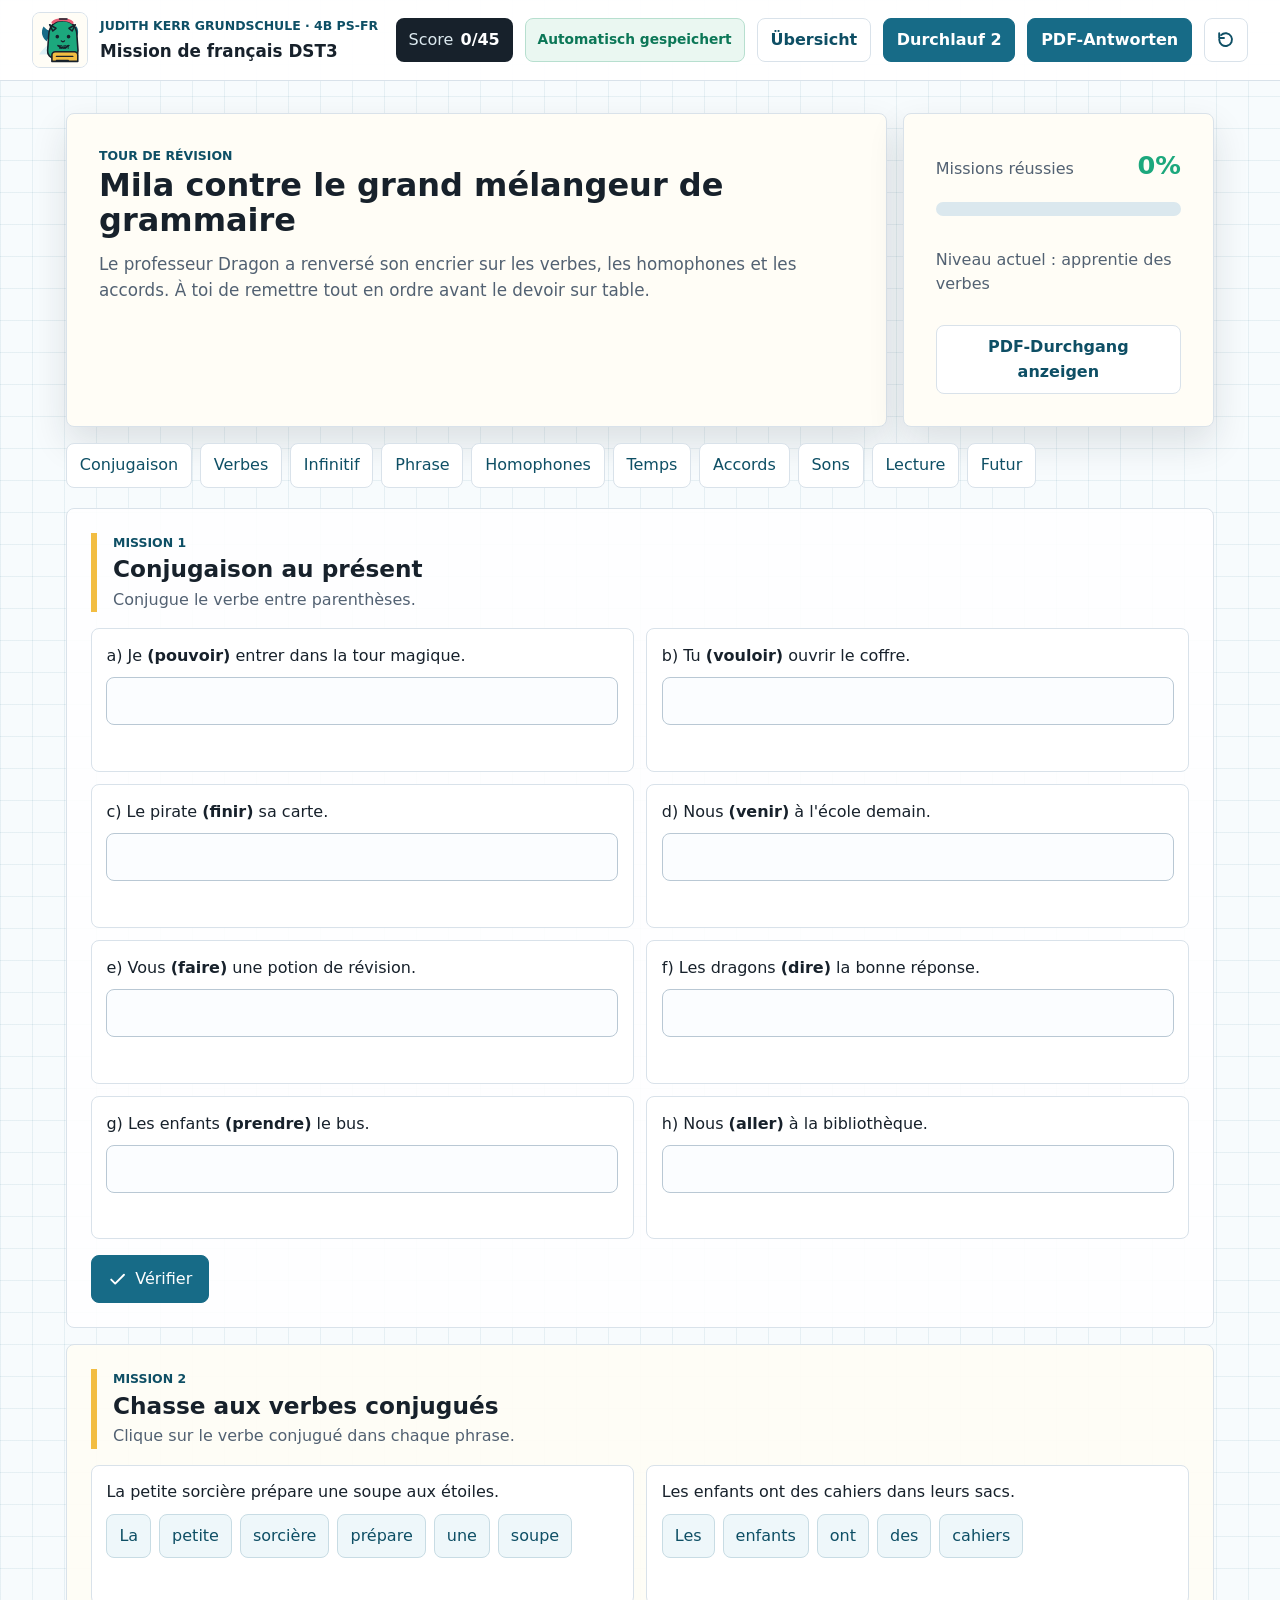
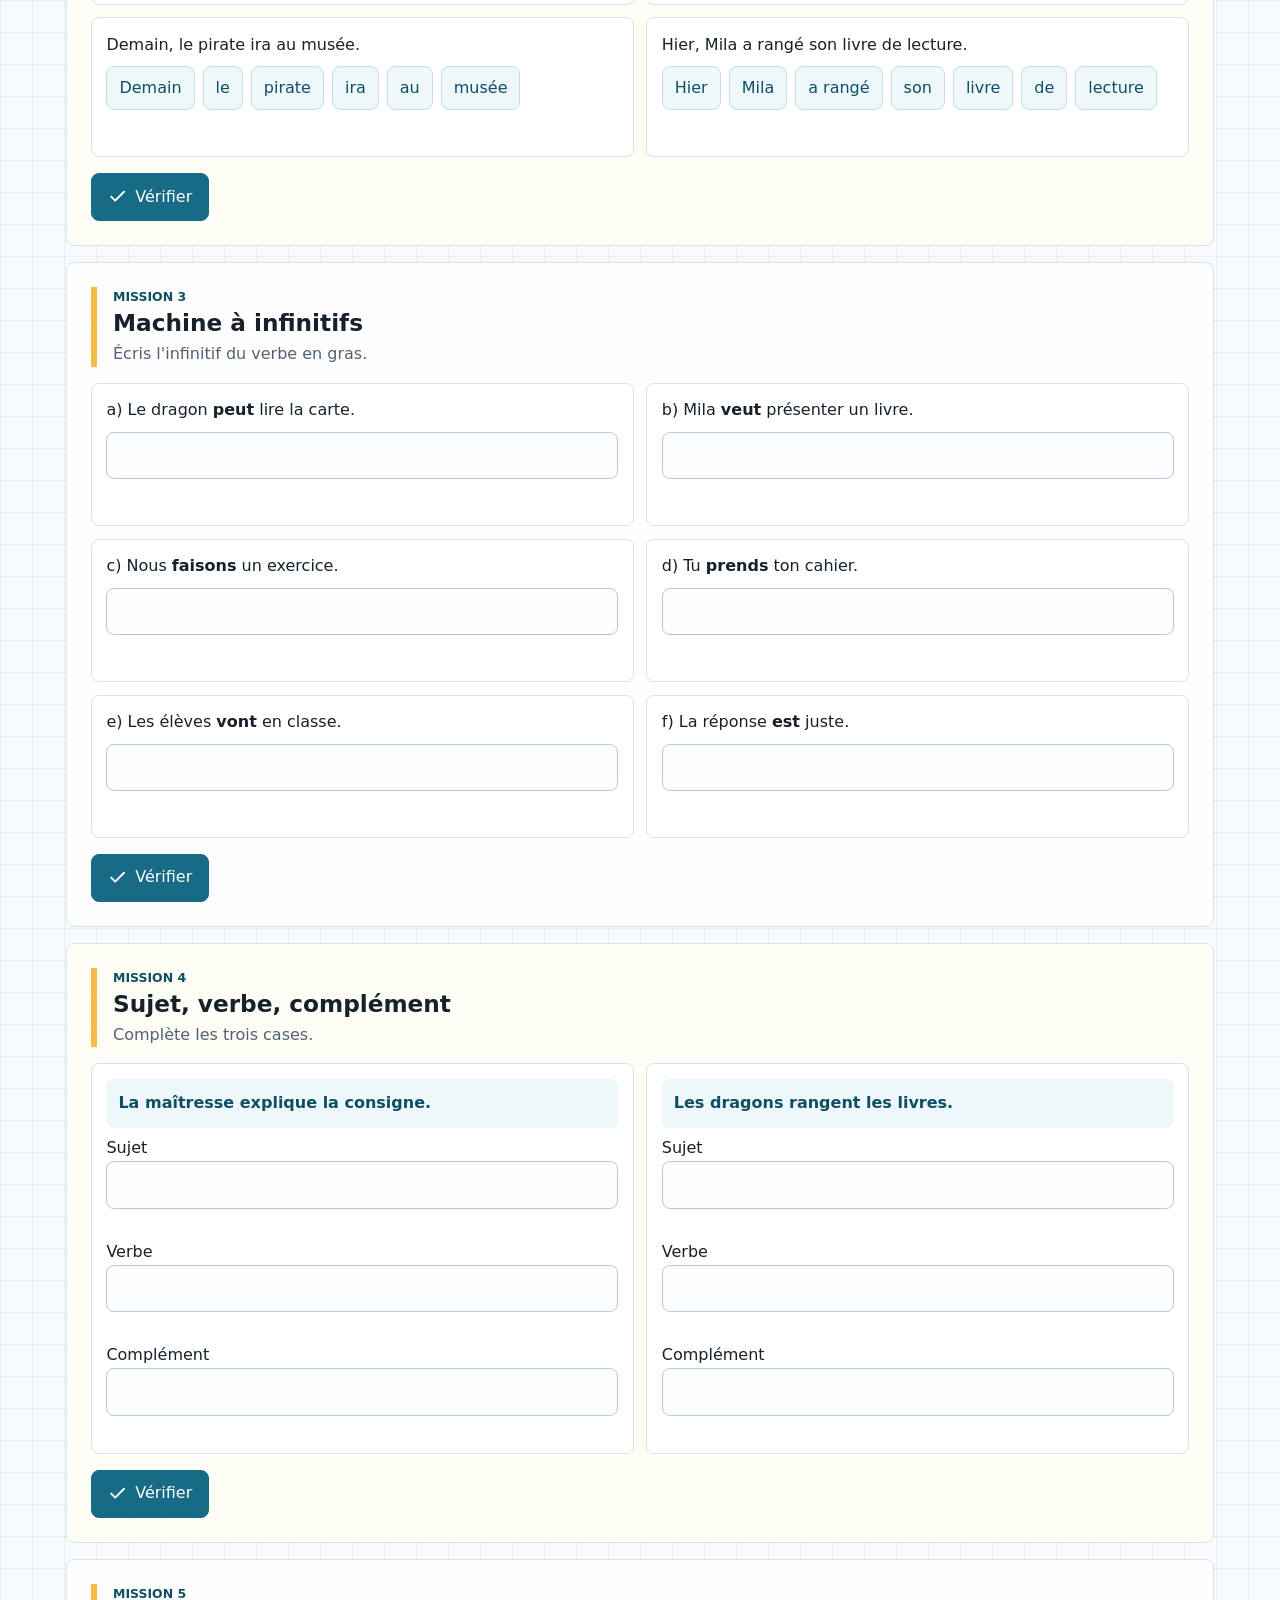
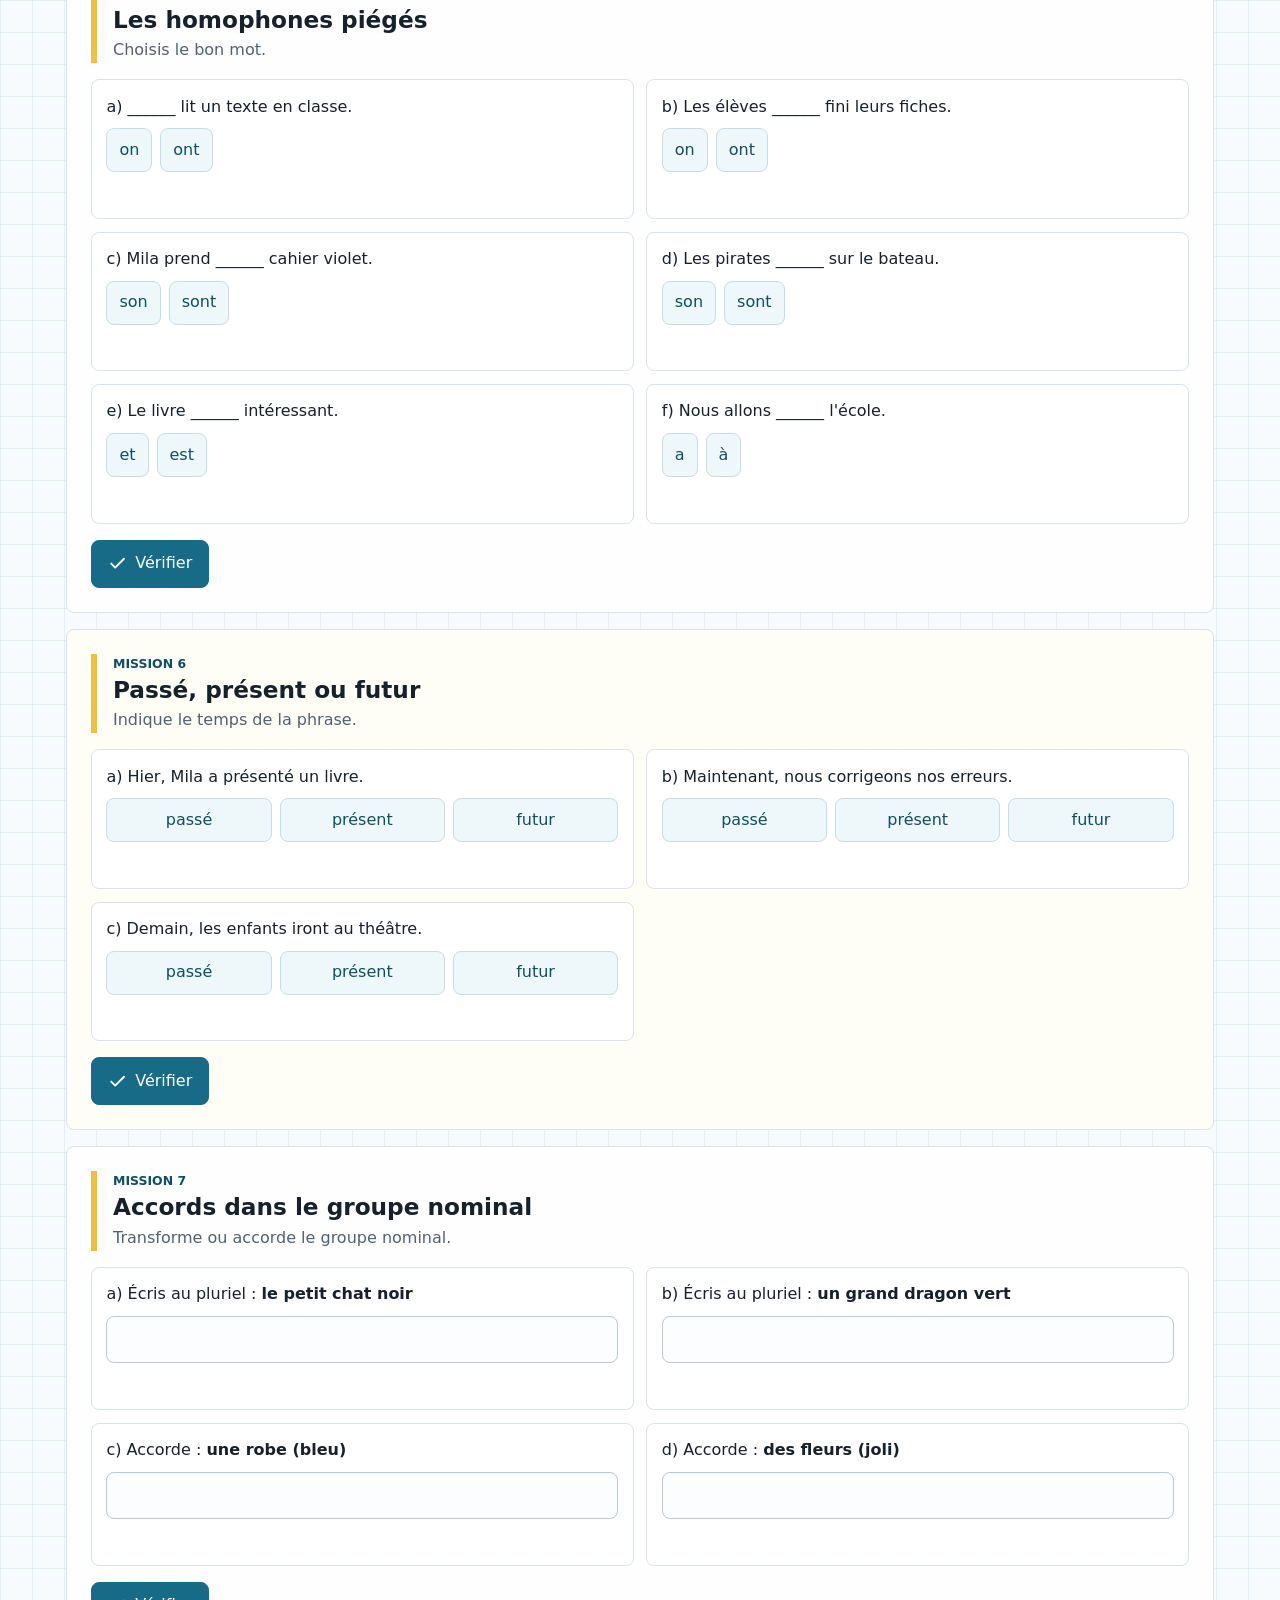
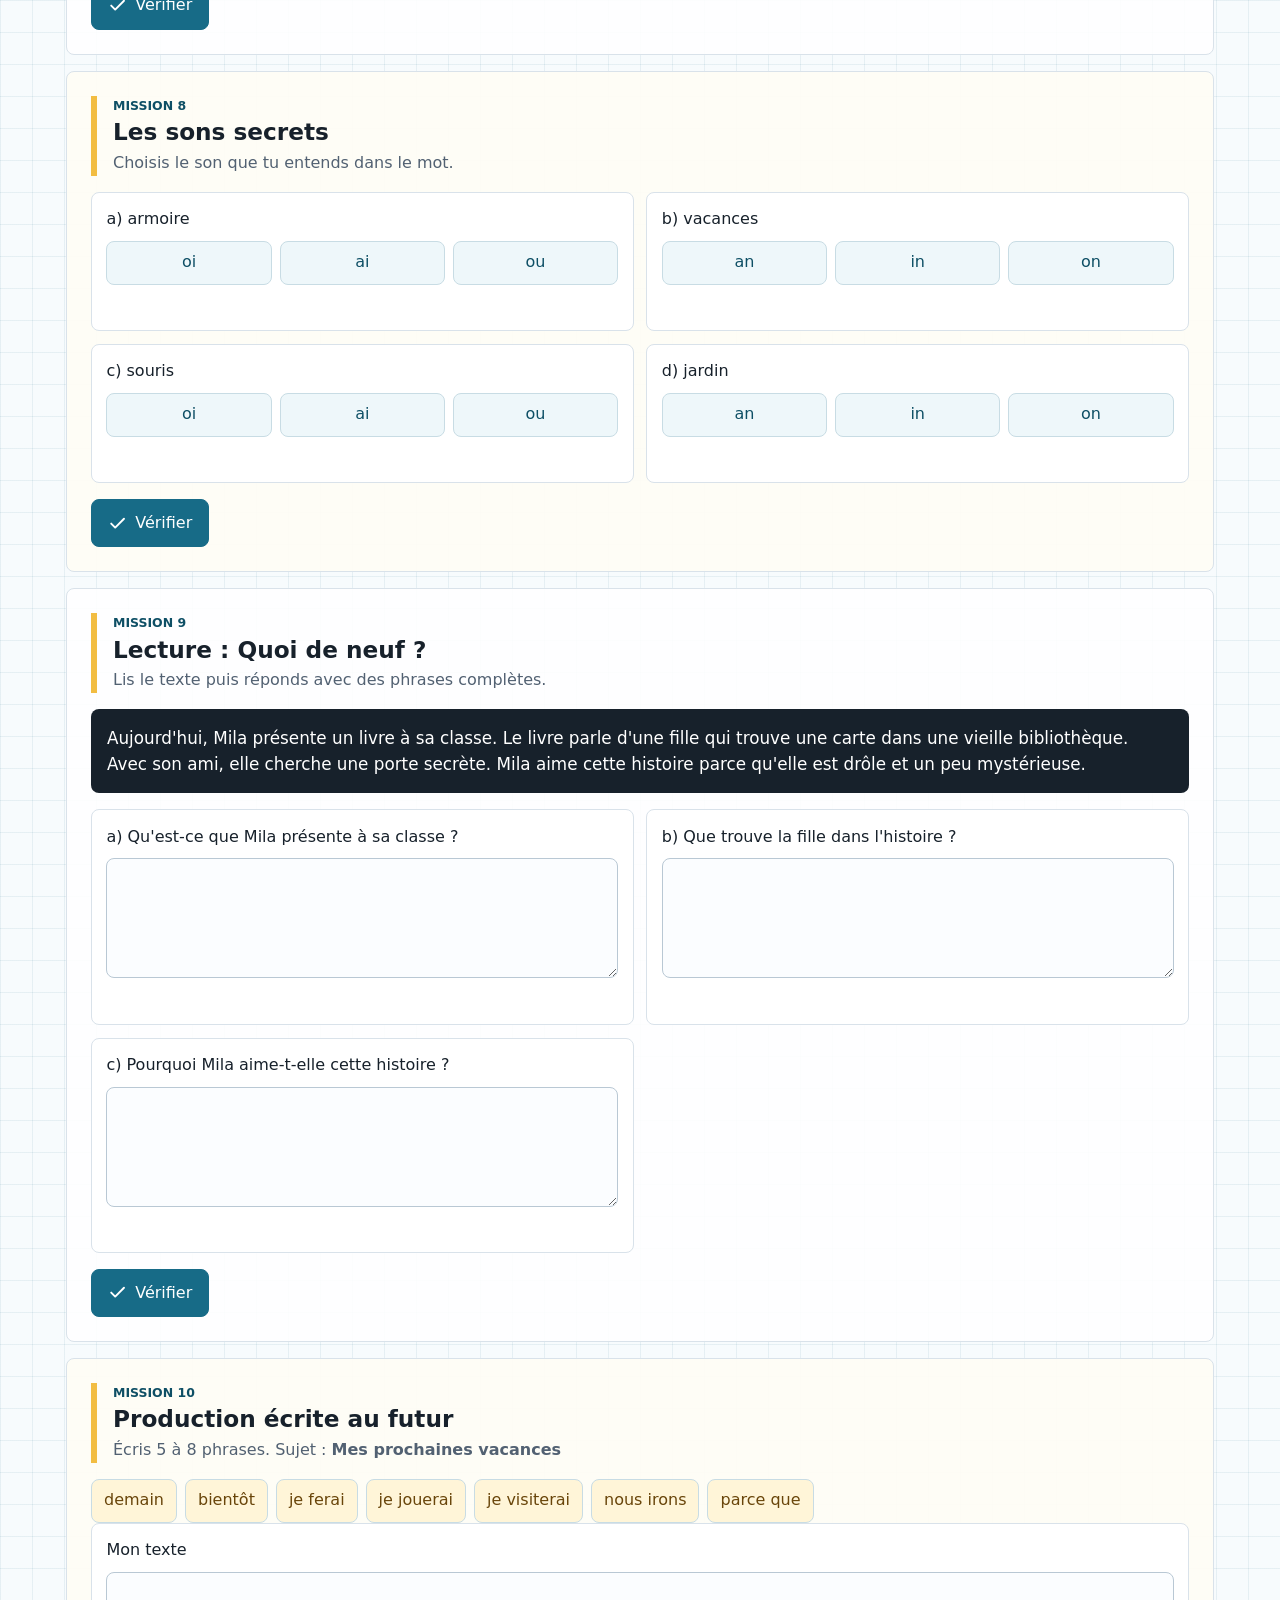
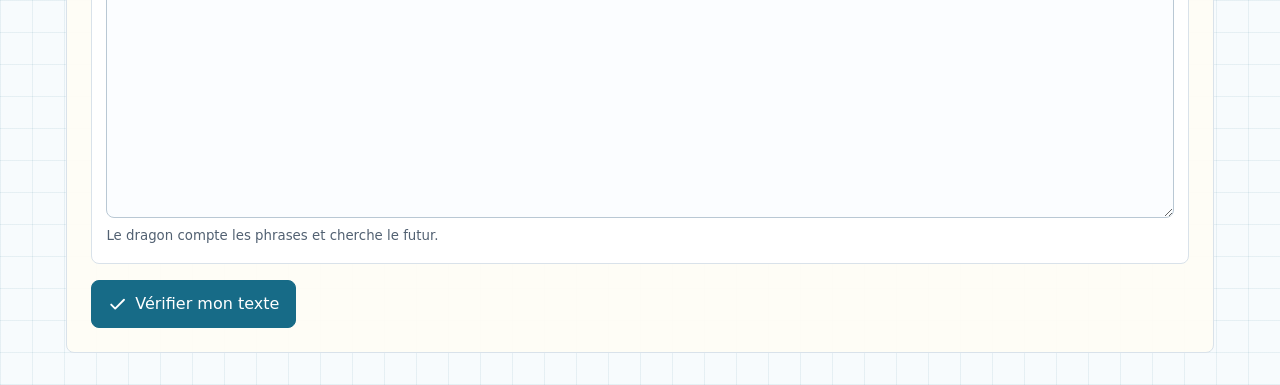
==== site/index.html @ df48f5c9 "Add Mila second website practice run" ====
<!doctype html>
<html lang="fr">
  <head>
    <meta charset="utf-8">
    <meta name="viewport" content="width=device-width, initial-scale=1">
    <title>Mila - Mission de français DST3</title>
    <meta name="description" content="Interaktive Französisch-Übungen für Mila zur Vorbereitung auf DST3.">
    <meta name="theme-color" content="#176b87">
    <meta name="apple-mobile-web-app-capable" content="yes">
    <meta name="apple-mobile-web-app-title" content="Français DST3">
    <meta name="apple-mobile-web-app-status-bar-style" content="default">
    <link rel="manifest" href="manifest.webmanifest">
    <link rel="icon" href="assets/dragon-academy.svg" type="image/svg+xml">
    <link rel="stylesheet" href="styles.css?v=20260531-pdf-visible">
  </head>
  <body>
    <a class="skip-link" href="#main">Aller aux exercices</a>

    <header class="topbar">
      <div class="brand">
        <img src="assets/dragon-academy.svg" width="56" height="56" alt="Petit dragon professeur avec un cahier de français">
        <div>
          <p class="eyebrow">Judith Kerr Grundschule · 4B PS-FR</p>
          <p class="brand-title">Mission de français DST3</p>
        </div>
      </div>

      <div class="top-actions">
        <div class="score-pill" aria-live="polite">
          <span>Score</span>
          <strong><span id="score">0</span>/<span id="total">45</span></strong>
        </div>
        <div class="save-status" id="saveStatus" aria-live="polite">Automatisch gespeichert</div>
        <a class="nav-link" href="uebersicht.html">Übersicht</a>
        <a class="nav-link top-pdf-run-button" href="durchlauf-2.html">Durchlauf 2</a>
        <button class="nav-link top-pdf-run-button" type="button" data-load-pdf-run>PDF-Antworten</button>
        <button class="icon-button" id="resetBtn" type="button" aria-label="Recommencer toutes les missions">
          <svg aria-hidden="true" viewBox="0 0 24 24">
            <path d="M4 12a8 8 0 1 0 2.34-5.66"/>
            <path d="M4 4v6h6"/>
          </svg>
        </button>
      </div>
    </header>

    <main id="main">
      <section class="intro-band" aria-labelledby="intro-title">
        <div class="intro-copy">
          <p class="eyebrow">Tour de révision</p>
          <h1 id="intro-title">Mila contre le grand mélangeur de grammaire</h1>
          <p>
            Le professeur Dragon a renversé son encrier sur les verbes, les
            homophones et les accords. À toi de remettre tout en ordre avant le
            devoir sur table.
          </p>
        </div>

        <div class="mission-meter" aria-label="Progression">
          <div>
            <span>Missions réussies</span>
            <strong id="progressLabel">0%</strong>
          </div>
          <div class="progress-track">
            <div class="progress-fill" id="progressFill"></div>
          </div>
          <p id="rankLabel">Niveau actuel : apprentie des verbes</p>
          <button class="nav-link restore-run-button" type="button" data-load-pdf-run>PDF-Durchgang anzeigen</button>
        </div>
      </section>

      <nav class="mission-nav" aria-label="Missions">
        <button type="button" data-jump="#conjugaison">Conjugaison</button>
        <button type="button" data-jump="#verbes">Verbes</button>
        <button type="button" data-jump="#infinitif">Infinitif</button>
        <button type="button" data-jump="#phrase">Phrase</button>
        <button type="button" data-jump="#homophones">Homophones</button>
        <button type="button" data-jump="#temps">Temps</button>
        <button type="button" data-jump="#accords">Accords</button>
        <button type="button" data-jump="#sons">Sons</button>
        <button type="button" data-jump="#lecture">Lecture</button>
        <button type="button" data-jump="#ecriture">Futur</button>
      </nav>

      <section class="mission-band" id="conjugaison" aria-labelledby="conjugaison-title">
        <div class="section-heading">
          <p class="eyebrow">Mission 1</p>
          <h2 id="conjugaison-title">Conjugaison au présent</h2>
          <p>Conjugue le verbe entre parenthèses.</p>
        </div>

        <div class="exercise-grid">
          <label class="exercise" data-task data-answer="peux">
            <span>a) Je <strong>(pouvoir)</strong> entrer dans la tour magique.</span>
            <input type="text" autocomplete="off" aria-label="Réponse a">
            <small class="feedback" aria-live="polite"></small>
          </label>

          <label class="exercise" data-task data-answer="veux">
            <span>b) Tu <strong>(vouloir)</strong> ouvrir le coffre.</span>
            <input type="text" autocomplete="off" aria-label="Réponse b">
            <small class="feedback" aria-live="polite"></small>
          </label>

          <label class="exercise" data-task data-answer="finit">
            <span>c) Le pirate <strong>(finir)</strong> sa carte.</span>
            <input type="text" autocomplete="off" aria-label="Réponse c">
            <small class="feedback" aria-live="polite"></small>
          </label>

          <label class="exercise" data-task data-answer="venons">
            <span>d) Nous <strong>(venir)</strong> à l'école demain.</span>
            <input type="text" autocomplete="off" aria-label="Réponse d">
            <small class="feedback" aria-live="polite"></small>
          </label>

          <label class="exercise" data-task data-answer="faites">
            <span>e) Vous <strong>(faire)</strong> une potion de révision.</span>
            <input type="text" autocomplete="off" aria-label="Réponse e">
            <small class="feedback" aria-live="polite"></small>
          </label>

          <label class="exercise" data-task data-answer="disent">
            <span>f) Les dragons <strong>(dire)</strong> la bonne réponse.</span>
            <input type="text" autocomplete="off" aria-label="Réponse f">
            <small class="feedback" aria-live="polite"></small>
          </label>

          <label class="exercise" data-task data-answer="prennent">
            <span>g) Les enfants <strong>(prendre)</strong> le bus.</span>
            <input type="text" autocomplete="off" aria-label="Réponse g">
            <small class="feedback" aria-live="polite"></small>
          </label>

          <label class="exercise" data-task data-answer="allons">
            <span>h) Nous <strong>(aller)</strong> à la bibliothèque.</span>
            <input type="text" autocomplete="off" aria-label="Réponse h">
            <small class="feedback" aria-live="polite"></small>
          </label>
        </div>

        <button class="check-button" type="button" data-check="#conjugaison">
          <svg aria-hidden="true" viewBox="0 0 24 24">
            <path d="m20 6-11 11-5-5"/>
          </svg>
          Vérifier
        </button>
      </section>

      <section class="mission-band alt" id="verbes" aria-labelledby="verbes-title">
        <div class="section-heading">
          <p class="eyebrow">Mission 2</p>
          <h2 id="verbes-title">Chasse aux verbes conjugués</h2>
          <p>Clique sur le verbe conjugué dans chaque phrase.</p>
        </div>

        <div class="exercise-grid compact">
          <article class="exercise word-pick" data-task data-answer="prépare">
            <p>La petite sorcière prépare une soupe aux étoiles.</p>
            <div class="word-row" aria-label="Choix de mots">
              <button type="button">La</button>
              <button type="button">petite</button>
              <button type="button">sorcière</button>
              <button type="button">prépare</button>
              <button type="button">une</button>
              <button type="button">soupe</button>
            </div>
            <small class="feedback" aria-live="polite"></small>
          </article>

          <article class="exercise word-pick" data-task data-answer="ont">
            <p>Les enfants ont des cahiers dans leurs sacs.</p>
            <div class="word-row" aria-label="Choix de mots">
              <button type="button">Les</button>
              <button type="button">enfants</button>
              <button type="button">ont</button>
              <button type="button">des</button>
              <button type="button">cahiers</button>
            </div>
            <small class="feedback" aria-live="polite"></small>
          </article>

          <article class="exercise word-pick" data-task data-answer="ira">
            <p>Demain, le pirate ira au musée.</p>
            <div class="word-row" aria-label="Choix de mots">
              <button type="button">Demain</button>
              <button type="button">le</button>
              <button type="button">pirate</button>
              <button type="button">ira</button>
              <button type="button">au</button>
              <button type="button">musée</button>
            </div>
            <small class="feedback" aria-live="polite"></small>
          </article>

          <article class="exercise word-pick" data-task data-answer="a rangé">
            <p>Hier, Mila a rangé son livre de lecture.</p>
            <div class="word-row" aria-label="Choix de mots">
              <button type="button">Hier</button>
              <button type="button">Mila</button>
              <button type="button">a rangé</button>
              <button type="button">son</button>
              <button type="button">livre</button>
              <button type="button">de</button>
              <button type="button">lecture</button>
            </div>
            <small class="feedback" aria-live="polite"></small>
          </article>
        </div>

        <button class="check-button" type="button" data-check="#verbes">
          <svg aria-hidden="true" viewBox="0 0 24 24">
            <path d="m20 6-11 11-5-5"/>
          </svg>
          Vérifier
        </button>
      </section>

      <section class="mission-band" id="infinitif" aria-labelledby="infinitif-title">
        <div class="section-heading">
          <p class="eyebrow">Mission 3</p>
          <h2 id="infinitif-title">Machine à infinitifs</h2>
          <p>Écris l'infinitif du verbe en gras.</p>
        </div>

        <div class="exercise-grid">
          <label class="exercise" data-task data-answer="pouvoir">
            <span>a) Le dragon <strong>peut</strong> lire la carte.</span>
            <input type="text" autocomplete="off" aria-label="Infinitif a">
            <small class="feedback" aria-live="polite"></small>
          </label>

          <label class="exercise" data-task data-answer="vouloir">
            <span>b) Mila <strong>veut</strong> présenter un livre.</span>
            <input type="text" autocomplete="off" aria-label="Infinitif b">
            <small class="feedback" aria-live="polite"></small>
          </label>

          <label class="exercise" data-task data-answer="faire">
            <span>c) Nous <strong>faisons</strong> un exercice.</span>
            <input type="text" autocomplete="off" aria-label="Infinitif c">
            <small class="feedback" aria-live="polite"></small>
          </label>

          <label class="exercise" data-task data-answer="prendre">
            <span>d) Tu <strong>prends</strong> ton cahier.</span>
            <input type="text" autocomplete="off" aria-label="Infinitif d">
            <small class="feedback" aria-live="polite"></small>
          </label>

          <label class="exercise" data-task data-answer="aller">
            <span>e) Les élèves <strong>vont</strong> en classe.</span>
            <input type="text" autocomplete="off" aria-label="Infinitif e">
            <small class="feedback" aria-live="polite"></small>
          </label>

          <label class="exercise" data-task data-answer="être">
            <span>f) La réponse <strong>est</strong> juste.</span>
            <input type="text" autocomplete="off" aria-label="Infinitif f">
            <small class="feedback" aria-live="polite"></small>
          </label>
        </div>

        <button class="check-button" type="button" data-check="#infinitif">
          <svg aria-hidden="true" viewBox="0 0 24 24">
            <path d="m20 6-11 11-5-5"/>
          </svg>
          Vérifier
        </button>
      </section>

      <section class="mission-band alt" id="phrase" aria-labelledby="phrase-title">
        <div class="section-heading">
          <p class="eyebrow">Mission 4</p>
          <h2 id="phrase-title">Sujet, verbe, complément</h2>
          <p>Complète les trois cases.</p>
        </div>

        <div class="sentence-lab">
          <article class="sentence-card">
            <p class="sentence">La maîtresse explique la consigne.</p>
            <label data-task data-answer="La maîtresse|La maitresse">
              Sujet
              <input type="text" autocomplete="off">
              <small class="feedback" aria-live="polite"></small>
            </label>
            <label data-task data-answer="explique">
              Verbe
              <input type="text" autocomplete="off">
              <small class="feedback" aria-live="polite"></small>
            </label>
            <label data-task data-answer="la consigne">
              Complément
              <input type="text" autocomplete="off">
              <small class="feedback" aria-live="polite"></small>
            </label>
          </article>

          <article class="sentence-card">
            <p class="sentence">Les dragons rangent les livres.</p>
            <label data-task data-answer="Les dragons">
              Sujet
              <input type="text" autocomplete="off">
              <small class="feedback" aria-live="polite"></small>
            </label>
            <label data-task data-answer="rangent">
              Verbe
              <input type="text" autocomplete="off">
              <small class="feedback" aria-live="polite"></small>
            </label>
            <label data-task data-answer="les livres">
              Complément
              <input type="text" autocomplete="off">
              <small class="feedback" aria-live="polite"></small>
            </label>
          </article>
        </div>

        <button class="check-button" type="button" data-check="#phrase">
          <svg aria-hidden="true" viewBox="0 0 24 24">
            <path d="m20 6-11 11-5-5"/>
          </svg>
          Vérifier
        </button>
      </section>

      <section class="mission-band" id="homophones" aria-labelledby="homophones-title">
        <div class="section-heading">
          <p class="eyebrow">Mission 5</p>
          <h2 id="homophones-title">Les homophones piégés</h2>
          <p>Choisis le bon mot.</p>
        </div>

        <div class="exercise-grid compact">
          <article class="exercise choice-task" data-task data-answer="on">
            <p>a) ______ lit un texte en classe.</p>
            <div class="choice-row">
              <button type="button" data-value="on">on</button>
              <button type="button" data-value="ont">ont</button>
            </div>
            <small class="feedback" aria-live="polite"></small>
          </article>

          <article class="exercise choice-task" data-task data-answer="ont">
            <p>b) Les élèves ______ fini leurs fiches.</p>
            <div class="choice-row">
              <button type="button" data-value="on">on</button>
              <button type="button" data-value="ont">ont</button>
            </div>
            <small class="feedback" aria-live="polite"></small>
          </article>

          <article class="exercise choice-task" data-task data-answer="son">
            <p>c) Mila prend ______ cahier violet.</p>
            <div class="choice-row">
              <button type="button" data-value="son">son</button>
              <button type="button" data-value="sont">sont</button>
            </div>
            <small class="feedback" aria-live="polite"></small>
          </article>

          <article class="exercise choice-task" data-task data-answer="sont">
            <p>d) Les pirates ______ sur le bateau.</p>
            <div class="choice-row">
              <button type="button" data-value="son">son</button>
              <button type="button" data-value="sont">sont</button>
            </div>
            <small class="feedback" aria-live="polite"></small>
          </article>

          <article class="exercise choice-task" data-task data-answer="est">
            <p>e) Le livre ______ intéressant.</p>
            <div class="choice-row">
              <button type="button" data-value="et">et</button>
              <button type="button" data-value="est">est</button>
            </div>
            <small class="feedback" aria-live="polite"></small>
          </article>

          <article class="exercise choice-task" data-task data-answer="à">
            <p>f) Nous allons ______ l'école.</p>
            <div class="choice-row">
              <button type="button" data-value="a">a</button>
              <button type="button" data-value="à">à</button>
            </div>
            <small class="feedback" aria-live="polite"></small>
          </article>
        </div>

        <button class="check-button" type="button" data-check="#homophones">
          <svg aria-hidden="true" viewBox="0 0 24 24">
            <path d="m20 6-11 11-5-5"/>
          </svg>
          Vérifier
        </button>
      </section>

      <section class="mission-band alt" id="temps" aria-labelledby="temps-title">
        <div class="section-heading">
          <p class="eyebrow">Mission 6</p>
          <h2 id="temps-title">Passé, présent ou futur</h2>
          <p>Indique le temps de la phrase.</p>
        </div>

        <div class="exercise-grid compact">
          <article class="exercise choice-task" data-task data-answer="passé">
            <p>a) Hier, Mila a présenté un livre.</p>
            <div class="choice-row triple">
              <button type="button" data-value="passé">passé</button>
              <button type="button" data-value="présent">présent</button>
              <button type="button" data-value="futur">futur</button>
            </div>
            <small class="feedback" aria-live="polite"></small>
          </article>

          <article class="exercise choice-task" data-task data-answer="présent">
            <p>b) Maintenant, nous corrigeons nos erreurs.</p>
            <div class="choice-row triple">
              <button type="button" data-value="passé">passé</button>
              <button type="button" data-value="présent">présent</button>
              <button type="button" data-value="futur">futur</button>
            </div>
            <small class="feedback" aria-live="polite"></small>
          </article>

          <article class="exercise choice-task" data-task data-answer="futur">
            <p>c) Demain, les enfants iront au théâtre.</p>
            <div class="choice-row triple">
              <button type="button" data-value="passé">passé</button>
              <button type="button" data-value="présent">présent</button>
              <button type="button" data-value="futur">futur</button>
            </div>
            <small class="feedback" aria-live="polite"></small>
          </article>
        </div>

        <button class="check-button" type="button" data-check="#temps">
          <svg aria-hidden="true" viewBox="0 0 24 24">
            <path d="m20 6-11 11-5-5"/>
          </svg>
          Vérifier
        </button>
      </section>

      <section class="mission-band" id="accords" aria-labelledby="accords-title">
        <div class="section-heading">
          <p class="eyebrow">Mission 7</p>
          <h2 id="accords-title">Accords dans le groupe nominal</h2>
          <p>Transforme ou accorde le groupe nominal.</p>
        </div>

        <div class="exercise-grid">
          <label class="exercise" data-task data-answer="les petits chats noirs">
            <span>a) Écris au pluriel : <strong>le petit chat noir</strong></span>
            <input type="text" autocomplete="off">
            <small class="feedback" aria-live="polite"></small>
          </label>

          <label class="exercise" data-task data-answer="des grands dragons verts">
            <span>b) Écris au pluriel : <strong>un grand dragon vert</strong></span>
            <input type="text" autocomplete="off">
            <small class="feedback" aria-live="polite"></small>
          </label>

          <label class="exercise" data-task data-answer="une robe bleue">
            <span>c) Accorde : <strong>une robe (bleu)</strong></span>
            <input type="text" autocomplete="off">
            <small class="feedback" aria-live="polite"></small>
          </label>

          <label class="exercise" data-task data-answer="des jolies fleurs">
            <span>d) Accorde : <strong>des fleurs (joli)</strong></span>
            <input type="text" autocomplete="off">
            <small class="feedback" aria-live="polite"></small>
          </label>
        </div>

        <button class="check-button" type="button" data-check="#accords">
          <svg aria-hidden="true" viewBox="0 0 24 24">
            <path d="m20 6-11 11-5-5"/>
          </svg>
          Vérifier
        </button>
      </section>

      <section class="mission-band alt" id="sons" aria-labelledby="sons-title">
        <div class="section-heading">
          <p class="eyebrow">Mission 8</p>
          <h2 id="sons-title">Les sons secrets</h2>
          <p>Choisis le son que tu entends dans le mot.</p>
        </div>

        <div class="exercise-grid compact">
          <article class="exercise choice-task" data-task data-answer="oi">
            <p>a) armoire</p>
            <div class="choice-row triple">
              <button type="button" data-value="oi">oi</button>
              <button type="button" data-value="ai">ai</button>
              <button type="button" data-value="ou">ou</button>
            </div>
            <small class="feedback" aria-live="polite"></small>
          </article>

          <article class="exercise choice-task" data-task data-answer="an">
            <p>b) vacances</p>
            <div class="choice-row triple">
              <button type="button" data-value="an">an</button>
              <button type="button" data-value="in">in</button>
              <button type="button" data-value="on">on</button>
            </div>
            <small class="feedback" aria-live="polite"></small>
          </article>

          <article class="exercise choice-task" data-task data-answer="ou">
            <p>c) souris</p>
            <div class="choice-row triple">
              <button type="button" data-value="oi">oi</button>
              <button type="button" data-value="ai">ai</button>
              <button type="button" data-value="ou">ou</button>
            </div>
            <small class="feedback" aria-live="polite"></small>
          </article>

          <article class="exercise choice-task" data-task data-answer="in">
            <p>d) jardin</p>
            <div class="choice-row triple">
              <button type="button" data-value="an">an</button>
              <button type="button" data-value="in">in</button>
              <button type="button" data-value="on">on</button>
            </div>
            <small class="feedback" aria-live="polite"></small>
          </article>
        </div>

        <button class="check-button" type="button" data-check="#sons">
          <svg aria-hidden="true" viewBox="0 0 24 24">
            <path d="m20 6-11 11-5-5"/>
          </svg>
          Vérifier
        </button>
      </section>

      <section class="mission-band" id="lecture" aria-labelledby="lecture-title">
        <div class="section-heading">
          <p class="eyebrow">Mission 9</p>
          <h2 id="lecture-title">Lecture : Quoi de neuf ?</h2>
          <p>Lis le texte puis réponds avec des phrases complètes.</p>
        </div>

        <blockquote class="reading">
          Aujourd'hui, Mila présente un livre à sa classe. Le livre parle d'une
          fille qui trouve une carte dans une vieille bibliothèque. Avec son ami,
          elle cherche une porte secrète. Mila aime cette histoire parce qu'elle
          est drôle et un peu mystérieuse.
        </blockquote>

        <div class="writing-grid">
          <label class="long-answer" data-task data-keywords="livre,classe">
            a) Qu'est-ce que Mila présente à sa classe ?
            <textarea rows="3"></textarea>
            <small class="feedback" aria-live="polite"></small>
          </label>

          <label class="long-answer" data-task data-keywords="carte,bibliothèque|bibliotheque">
            b) Que trouve la fille dans l'histoire ?
            <textarea rows="3"></textarea>
            <small class="feedback" aria-live="polite"></small>
          </label>

          <label class="long-answer" data-task data-keywords="parce que|car,drôle|drole,mystérieuse|mysterieuse">
            c) Pourquoi Mila aime-t-elle cette histoire ?
            <textarea rows="3"></textarea>
            <small class="feedback" aria-live="polite"></small>
          </label>
        </div>

        <button class="check-button" type="button" data-check="#lecture">
          <svg aria-hidden="true" viewBox="0 0 24 24">
            <path d="m20 6-11 11-5-5"/>
          </svg>
          Vérifier
        </button>
      </section>

      <section class="mission-band alt" id="ecriture" aria-labelledby="ecriture-title">
        <div class="section-heading">
          <p class="eyebrow">Mission 10</p>
          <h2 id="ecriture-title">Production écrite au futur</h2>
          <p>Écris 5 à 8 phrases. Sujet : <strong>Mes prochaines vacances</strong></p>
        </div>

        <div class="word-bank" aria-label="Mots utiles">
          <span>demain</span>
          <span>bientôt</span>
          <span>je ferai</span>
          <span>je jouerai</span>
          <span>je visiterai</span>
          <span>nous irons</span>
          <span>parce que</span>
        </div>

        <label class="future-writing" data-writing-task>
          Mon texte
          <textarea id="futureText" rows="9" aria-describedby="futureHelp"></textarea>
          <small id="futureHelp" class="feedback" aria-live="polite">Le dragon compte les phrases et cherche le futur.</small>
        </label>

        <button class="check-button" id="checkWritingBtn" type="button">
          <svg aria-hidden="true" viewBox="0 0 24 24">
            <path d="m20 6-11 11-5-5"/>
          </svg>
          Vérifier mon texte
        </button>
      </section>
    </main>

    <div class="toast" id="toast" role="status" aria-live="polite"></div>

    <script src="app.js?v=20260531-pdf-visible"></script>
  </body>
</html>
---- site/styles.css ----
:root {
  --ink: #17212b;
  --muted: #526172;
  --paper: #fffdf6;
  --surface: #ffffff;
  --line: #d9e2ea;
  --primary: #176b87;
  --primary-strong: #0e4f65;
  --mint: #1ca87d;
  --sun: #f2bd42;
  --coral: #e85d75;
  --violet: #6d5bd0;
  --shadow: 0 16px 36px rgba(23, 33, 43, 0.12);
  color-scheme: light;
  font-family:
    Avenir Next,
    Avenir,
    Inter,
    system-ui,
    -apple-system,
    BlinkMacSystemFont,
    "Segoe UI",
    sans-serif;
}

* {
  box-sizing: border-box;
}

html {
  scroll-behavior: smooth;
}

body {
  margin: 0;
  background:
    linear-gradient(90deg, rgba(23, 107, 135, 0.08) 1px, transparent 1px),
    linear-gradient(rgba(23, 107, 135, 0.08) 1px, transparent 1px),
    #f7fbfd;
  background-size: 32px 32px;
  color: var(--ink);
  font-size: 16px;
  line-height: 1.55;
}

button,
input,
textarea {
  font: inherit;
}

button {
  cursor: pointer;
}

a {
  color: inherit;
}

.skip-link {
  background: var(--ink);
  color: white;
  left: 1rem;
  padding: 0.75rem 1rem;
  position: fixed;
  top: -5rem;
  z-index: 20;
}

.skip-link:focus {
  top: 1rem;
}

.topbar {
  align-items: center;
  background: rgba(255, 255, 255, 0.94);
  border-bottom: 1px solid var(--line);
  display: flex;
  gap: 1rem;
  justify-content: space-between;
  padding: 0.75rem clamp(1rem, 4vw, 2rem);
  position: sticky;
  top: 0;
  z-index: 10;
}

.brand,
.top-actions {
  align-items: center;
  display: flex;
  gap: 0.75rem;
}

.brand img {
  border: 1px solid var(--line);
  border-radius: 8px;
  flex: 0 0 auto;
}

.eyebrow {
  color: var(--primary-strong);
  font-size: 0.78rem;
  font-weight: 800;
  letter-spacing: 0;
  margin: 0 0 0.18rem;
  text-transform: uppercase;
}

.brand-title {
  font-size: 1.05rem;
  font-weight: 800;
  margin: 0;
}

.score-pill {
  align-items: center;
  background: var(--ink);
  border-radius: 8px;
  color: white;
  display: flex;
  gap: 0.45rem;
  min-height: 44px;
  padding: 0.55rem 0.8rem;
}

.score-pill span {
  color: #dce9ef;
}

.score-pill strong span {
  color: white;
}

.save-status {
  background: #eaf7f1;
  border: 1px solid #b7dfcf;
  border-radius: 8px;
  color: #0c7757;
  font-size: 0.86rem;
  font-weight: 700;
  min-height: 44px;
  padding: 0.6rem 0.75rem;
  white-space: nowrap;
}

.nav-link {
  align-items: center;
  background: var(--surface);
  border: 1px solid var(--line);
  border-radius: 8px;
  color: var(--primary-strong);
  display: inline-flex;
  font-weight: 800;
  min-height: 44px;
  padding: 0.55rem 0.8rem;
  text-decoration: none;
}

.top-pdf-run-button {
  background: var(--primary);
  border-color: var(--primary);
  color: white;
}

.icon-button {
  align-items: center;
  background: var(--surface);
  border: 1px solid var(--line);
  border-radius: 8px;
  color: var(--primary-strong);
  display: inline-flex;
  height: 44px;
  justify-content: center;
  width: 44px;
}

.icon-button svg,
.check-button svg {
  fill: none;
  height: 1.2rem;
  stroke: currentColor;
  stroke-linecap: round;
  stroke-linejoin: round;
  stroke-width: 2.4;
  width: 1.2rem;
}

main {
  margin: 0 auto;
  max-width: 1180px;
  padding: 1rem;
}

.intro-band {
  align-items: stretch;
  display: grid;
  gap: 1rem;
  grid-template-columns: minmax(0, 1.45fr) minmax(280px, 0.55fr);
  margin: 1rem 0;
}

.intro-copy,
.mission-meter {
  background: var(--paper);
  border: 1px solid var(--line);
  border-radius: 8px;
  box-shadow: var(--shadow);
  padding: clamp(1rem, 3vw, 2rem);
}

.intro-copy h1 {
  font-size: 2rem;
  line-height: 1.08;
  margin: 0 0 0.85rem;
  max-width: 720px;
}

.intro-copy p:last-child {
  color: var(--muted);
  font-size: 1.05rem;
  margin: 0;
  max-width: 760px;
}

.mission-meter {
  display: flex;
  flex-direction: column;
  justify-content: center;
  min-height: 190px;
}

.mission-meter > div:first-child {
  align-items: baseline;
  display: flex;
  justify-content: space-between;
}

.mission-meter span,
.mission-meter p {
  color: var(--muted);
}

.mission-meter strong {
  color: var(--mint);
  font-size: 1.6rem;
}

.restore-run-button {
  justify-content: center;
  margin-top: 0.75rem;
  width: 100%;
}

.progress-track {
  background: #dbe8ee;
  border-radius: 999px;
  height: 14px;
  margin: 1rem 0;
  overflow: hidden;
}

.progress-fill {
  background: linear-gradient(90deg, var(--mint), var(--sun), var(--coral));
  height: 100%;
  transform-origin: left center;
  transition: width 180ms ease-out;
  width: 0%;
}

.mission-nav {
  display: flex;
  flex-wrap: wrap;
  gap: 0.5rem;
  margin: 1rem 0 1.25rem;
}

.mission-nav button {
  background: var(--surface);
  border: 1px solid var(--line);
  border-radius: 8px;
  color: var(--primary-strong);
  min-height: 44px;
  padding: 0.55rem 0.8rem;
}

.mission-nav button:hover,
.mission-nav button:focus-visible,
.nav-link:hover,
.nav-link:focus-visible,
.icon-button:hover,
.icon-button:focus-visible {
  border-color: var(--primary);
  box-shadow: 0 0 0 3px rgba(23, 107, 135, 0.16);
  outline: 0;
}

.mission-band {
  background: rgba(255, 255, 255, 0.88);
  border: 1px solid var(--line);
  border-radius: 8px;
  margin: 1rem 0;
  padding: clamp(1rem, 3vw, 1.5rem);
}

.mission-band.alt {
  background: rgba(255, 253, 246, 0.94);
}

.section-heading {
  border-left: 6px solid var(--sun);
  margin-bottom: 1rem;
  padding-left: 1rem;
}

.section-heading h2 {
  font-size: 1.45rem;
  line-height: 1.2;
  margin: 0 0 0.3rem;
}

.section-heading p:last-child {
  color: var(--muted);
  margin: 0;
}

.exercise-grid {
  display: grid;
  gap: 0.8rem;
  grid-template-columns: repeat(2, minmax(0, 1fr));
}

.exercise-grid.compact {
  grid-template-columns: repeat(2, minmax(0, 1fr));
}

.exercise,
.sentence-card,
.long-answer,
.future-writing {
  background: var(--surface);
  border: 1px solid var(--line);
  border-radius: 8px;
  display: flex;
  flex-direction: column;
  gap: 0.55rem;
  min-width: 0;
  padding: 0.9rem;
}

.exercise p,
.sentence-card p {
  margin: 0;
}

input,
textarea {
  background: #fbfdff;
  border: 1px solid #b9c8d4;
  border-radius: 8px;
  color: var(--ink);
  min-height: 44px;
  padding: 0.65rem 0.75rem;
  width: 100%;
}

textarea {
  min-height: 120px;
  resize: vertical;
}

input:focus,
textarea:focus {
  border-color: var(--primary);
  box-shadow: 0 0 0 3px rgba(23, 107, 135, 0.16);
  outline: 0;
}

.word-row,
.choice-row,
.word-bank {
  display: flex;
  flex-wrap: wrap;
  gap: 0.5rem;
}

.word-row button,
.choice-row button,
.word-bank span {
  align-items: center;
  background: #eef7fa;
  border: 1px solid #c8dce4;
  border-radius: 8px;
  color: var(--primary-strong);
  display: inline-flex;
  min-height: 44px;
  padding: 0.5rem 0.75rem;
}

.word-bank span {
  background: #fff5d8;
  color: #69450a;
}

.word-row button[aria-pressed="true"],
.choice-row button[aria-pressed="true"] {
  background: var(--primary);
  border-color: var(--primary);
  color: white;
}

.choice-row.triple button {
  flex: 1 1 90px;
  justify-content: center;
}

.sentence-lab,
.writing-grid {
  display: grid;
  gap: 0.8rem;
  grid-template-columns: repeat(2, minmax(0, 1fr));
}

.sentence {
  background: #eef7fa;
  border-radius: 8px;
  color: var(--primary-strong);
  font-weight: 800;
  padding: 0.75rem;
}

.reading {
  background: var(--ink);
  border-radius: 8px;
  color: white;
  font-size: 1.05rem;
  margin: 0 0 1rem;
  padding: 1rem;
}

.feedback {
  color: var(--muted);
  display: block;
  min-height: 1.4rem;
}

.is-correct {
  border-color: rgba(28, 168, 125, 0.75);
  box-shadow: inset 0 0 0 1px rgba(28, 168, 125, 0.3);
}

.is-wrong {
  border-color: rgba(232, 93, 117, 0.8);
  box-shadow: inset 0 0 0 1px rgba(232, 93, 117, 0.24);
}

.is-correct .feedback {
  color: #0c7757;
  font-weight: 700;
}

.is-wrong .feedback {
  color: #a8203a;
  font-weight: 700;
}

.check-button {
  align-items: center;
  background: var(--primary);
  border: 1px solid var(--primary);
  border-radius: 8px;
  color: white;
  display: inline-flex;
  gap: 0.5rem;
  margin-top: 1rem;
  min-height: 48px;
  padding: 0.65rem 1rem;
}

.check-button:hover,
.check-button:focus-visible {
  background: var(--primary-strong);
  box-shadow: 0 0 0 3px rgba(23, 107, 135, 0.2);
  outline: 0;
}

.toast {
  background: var(--ink);
  border-radius: 8px;
  bottom: 1rem;
  box-shadow: var(--shadow);
  color: white;
  left: 50%;
  max-width: min(92vw, 520px);
  opacity: 0;
  padding: 0.9rem 1rem;
  pointer-events: none;
  position: fixed;
  transform: translate(-50%, 1rem);
  transition: opacity 180ms ease-out, transform 180ms ease-out;
  z-index: 30;
}

.toast.show {
  opacity: 1;
  transform: translate(-50%, 0);
}

.overview-layout {
  display: grid;
  gap: 1rem;
  grid-template-columns: minmax(0, 1fr);
  margin: 1rem 0;
}

.overview-card,
.history-card,
.empty-state {
  background: var(--surface);
  border: 1px solid var(--line);
  border-radius: 8px;
  box-shadow: var(--shadow);
  padding: clamp(1rem, 3vw, 1.4rem);
}

.overview-card h1,
.history-card h2,
.empty-state h1 {
  font-size: 1.6rem;
  line-height: 1.15;
  margin: 0 0 0.5rem;
}

.summary-grid {
  display: grid;
  gap: 0.75rem;
  grid-template-columns: repeat(4, minmax(0, 1fr));
  margin-top: 1rem;
}

.summary-item {
  background: #eef7fa;
  border: 1px solid #c8dce4;
  border-radius: 8px;
  padding: 0.8rem;
}

.summary-item span {
  color: var(--muted);
  display: block;
  font-size: 0.84rem;
}

.summary-item strong {
  color: var(--primary-strong);
  display: block;
  font-size: 1.35rem;
}

.history-list {
  display: grid;
  gap: 0.85rem;
}

.history-card header {
  align-items: flex-start;
  display: flex;
  gap: 1rem;
  justify-content: space-between;
}

.status-badge {
  border-radius: 8px;
  display: inline-flex;
  font-weight: 800;
  padding: 0.35rem 0.55rem;
  white-space: nowrap;
}

.status-badge.good {
  background: #eaf7f1;
  color: #0c7757;
}

.status-badge.work {
  background: #fff5d8;
  color: #69450a;
}

.history-note {
  color: var(--muted);
  font-size: 0.92rem;
  margin: 0.35rem 0 0;
}

.run-details {
  border-top: 1px solid var(--line);
  margin-top: 0.85rem;
  padding-top: 0.75rem;
}

.run-details > summary {
  align-items: center;
  background: #eef7fa;
  border: 1px solid #c8dce4;
  border-radius: 8px;
  color: var(--primary-strong);
  cursor: pointer;
  display: flex;
  font-weight: 800;
  gap: 0.75rem;
  justify-content: space-between;
  min-height: 44px;
  padding: 0.65rem 0.8rem;
}

.run-details > summary small {
  color: var(--muted);
  font-size: 0.86rem;
  font-weight: 700;
}

.answer-review {
  border-top: 1px solid var(--line);
  margin-top: 0.85rem;
  padding-top: 0.75rem;
}

.answer-review summary {
  color: var(--primary-strong);
  cursor: pointer;
  font-weight: 800;
}

.answer-group {
  margin-top: 0.8rem;
}

.answer-group h3 {
  font-size: 1rem;
  margin: 0 0 0.45rem;
}

.answer-group dl {
  display: grid;
  gap: 0.4rem;
  margin: 0;
}

.answer-group dl div {
  background: #fbfdff;
  border: 1px solid var(--line);
  border-radius: 8px;
  display: grid;
  gap: 0.45rem;
  grid-template-columns: minmax(0, 1fr) minmax(0, 1fr);
  padding: 0.55rem 0.65rem;
}

.answer-group dt,
.answer-group dd {
  margin: 0;
}

.answer-group dt {
  color: var(--muted);
}

.answer-group dd {
  color: var(--ink);
  font-weight: 750;
}

.mission-result-list {
  display: grid;
  gap: 0.5rem;
  margin-top: 0.85rem;
}

.mission-result {
  align-items: center;
  background: #fbfdff;
  border: 1px solid var(--line);
  border-radius: 8px;
  display: grid;
  gap: 0.5rem;
  grid-template-columns: minmax(0, 1fr) auto;
  padding: 0.55rem 0.7rem;
}

.mission-result strong {
  display: block;
}

.mission-result span {
  color: var(--muted);
}

.mistake-list {
  border-top: 1px solid var(--line);
  margin-top: 0.85rem;
  padding-top: 0.75rem;
}

.mistake-list h3 {
  font-size: 1rem;
  margin: 0 0 0.4rem;
}

.mistake-list ul {
  margin: 0;
  padding-left: 1.2rem;
}

.mistake-list li {
  margin: 0.2rem 0;
}

@media (max-width: 780px) {
  .topbar {
    align-items: flex-start;
    flex-direction: column;
  }

  .top-actions {
    flex-wrap: wrap;
    width: 100%;
  }

  .score-pill {
    flex: 1;
    justify-content: space-between;
  }

  .save-status {
    flex: 1 1 180px;
    text-align: center;
  }

  .nav-link {
    flex: 1 1 140px;
    justify-content: center;
  }

  .intro-band,
  .exercise-grid,
  .exercise-grid.compact,
  .sentence-lab,
  .writing-grid,
  .summary-grid {
    grid-template-columns: 1fr;
  }

  .history-card header,
  .answer-group dl div,
  .mission-result {
    grid-template-columns: 1fr;
  }

  .intro-copy h1 {
    font-size: 2rem;
  }
}

@media (prefers-reduced-motion: reduce) {
  *,
  *::before,
  *::after {
    scroll-behavior: auto !important;
    transition: none !important;
  }
}
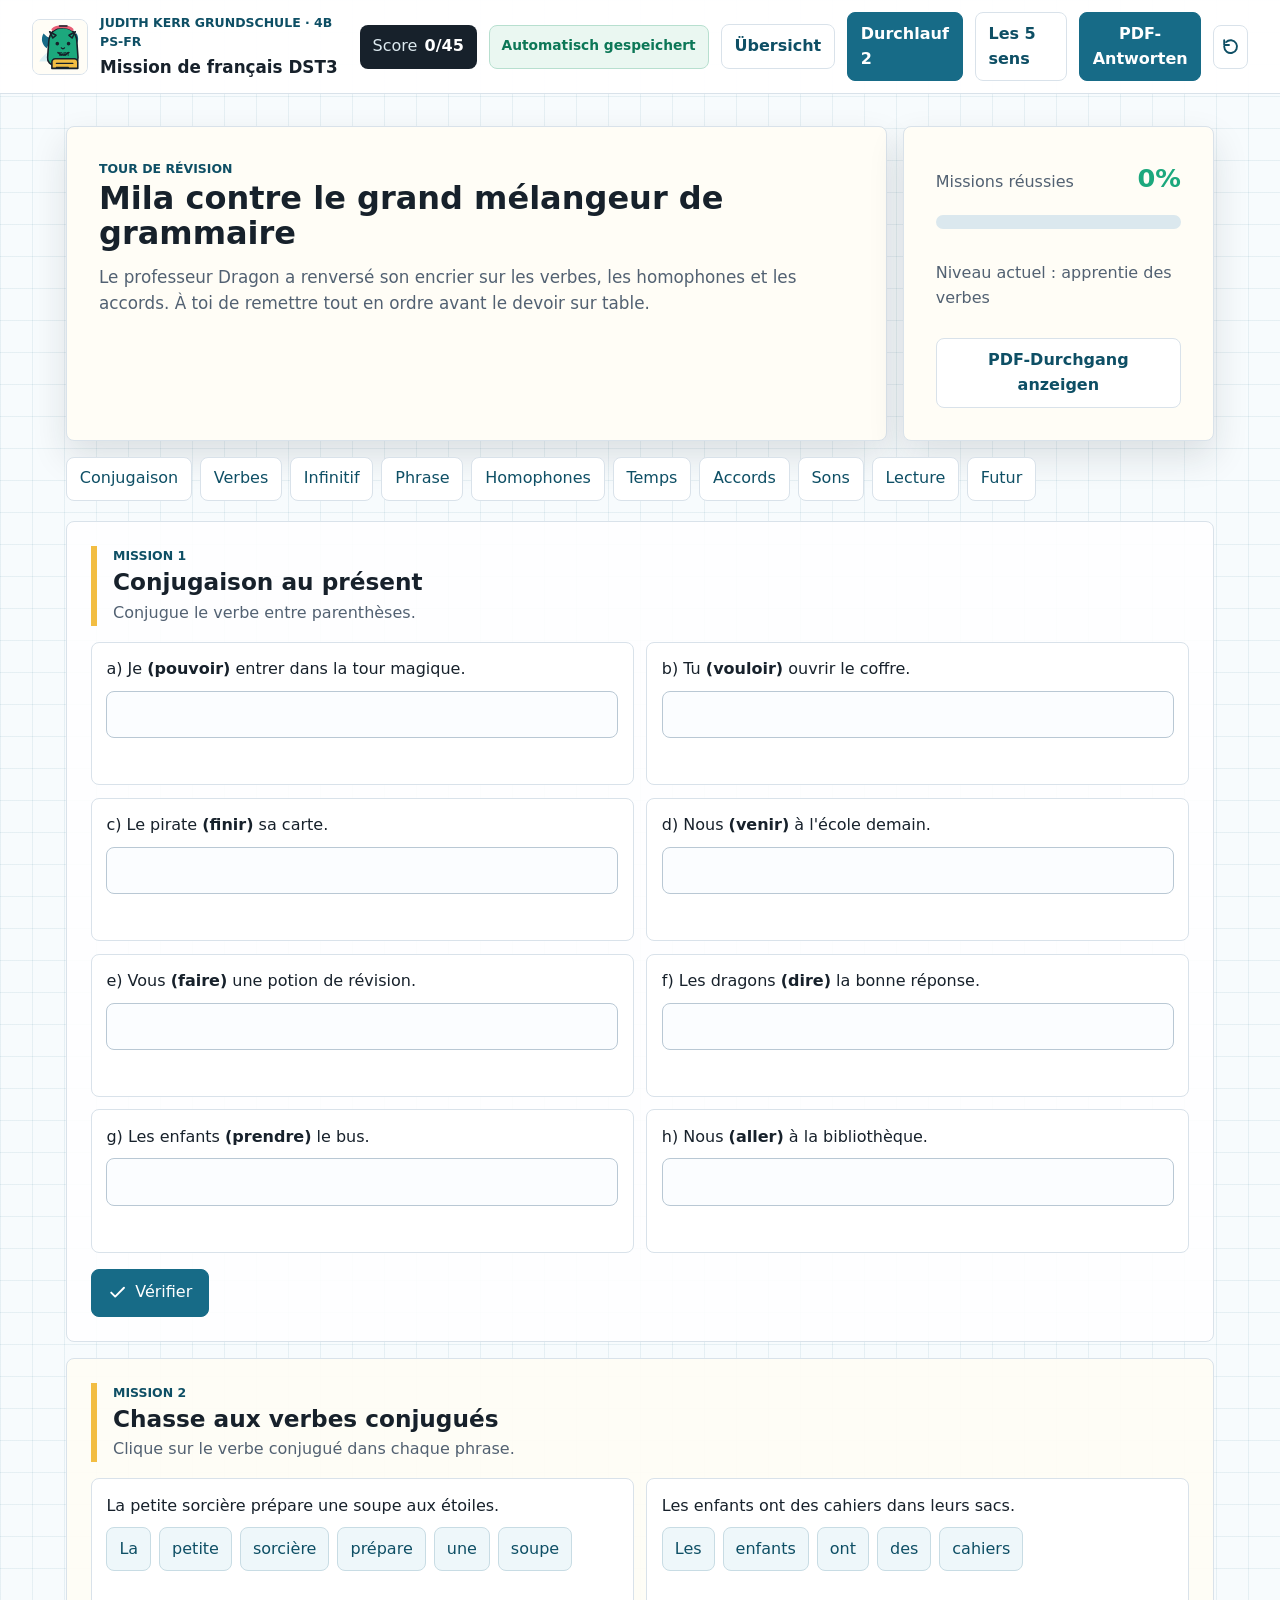
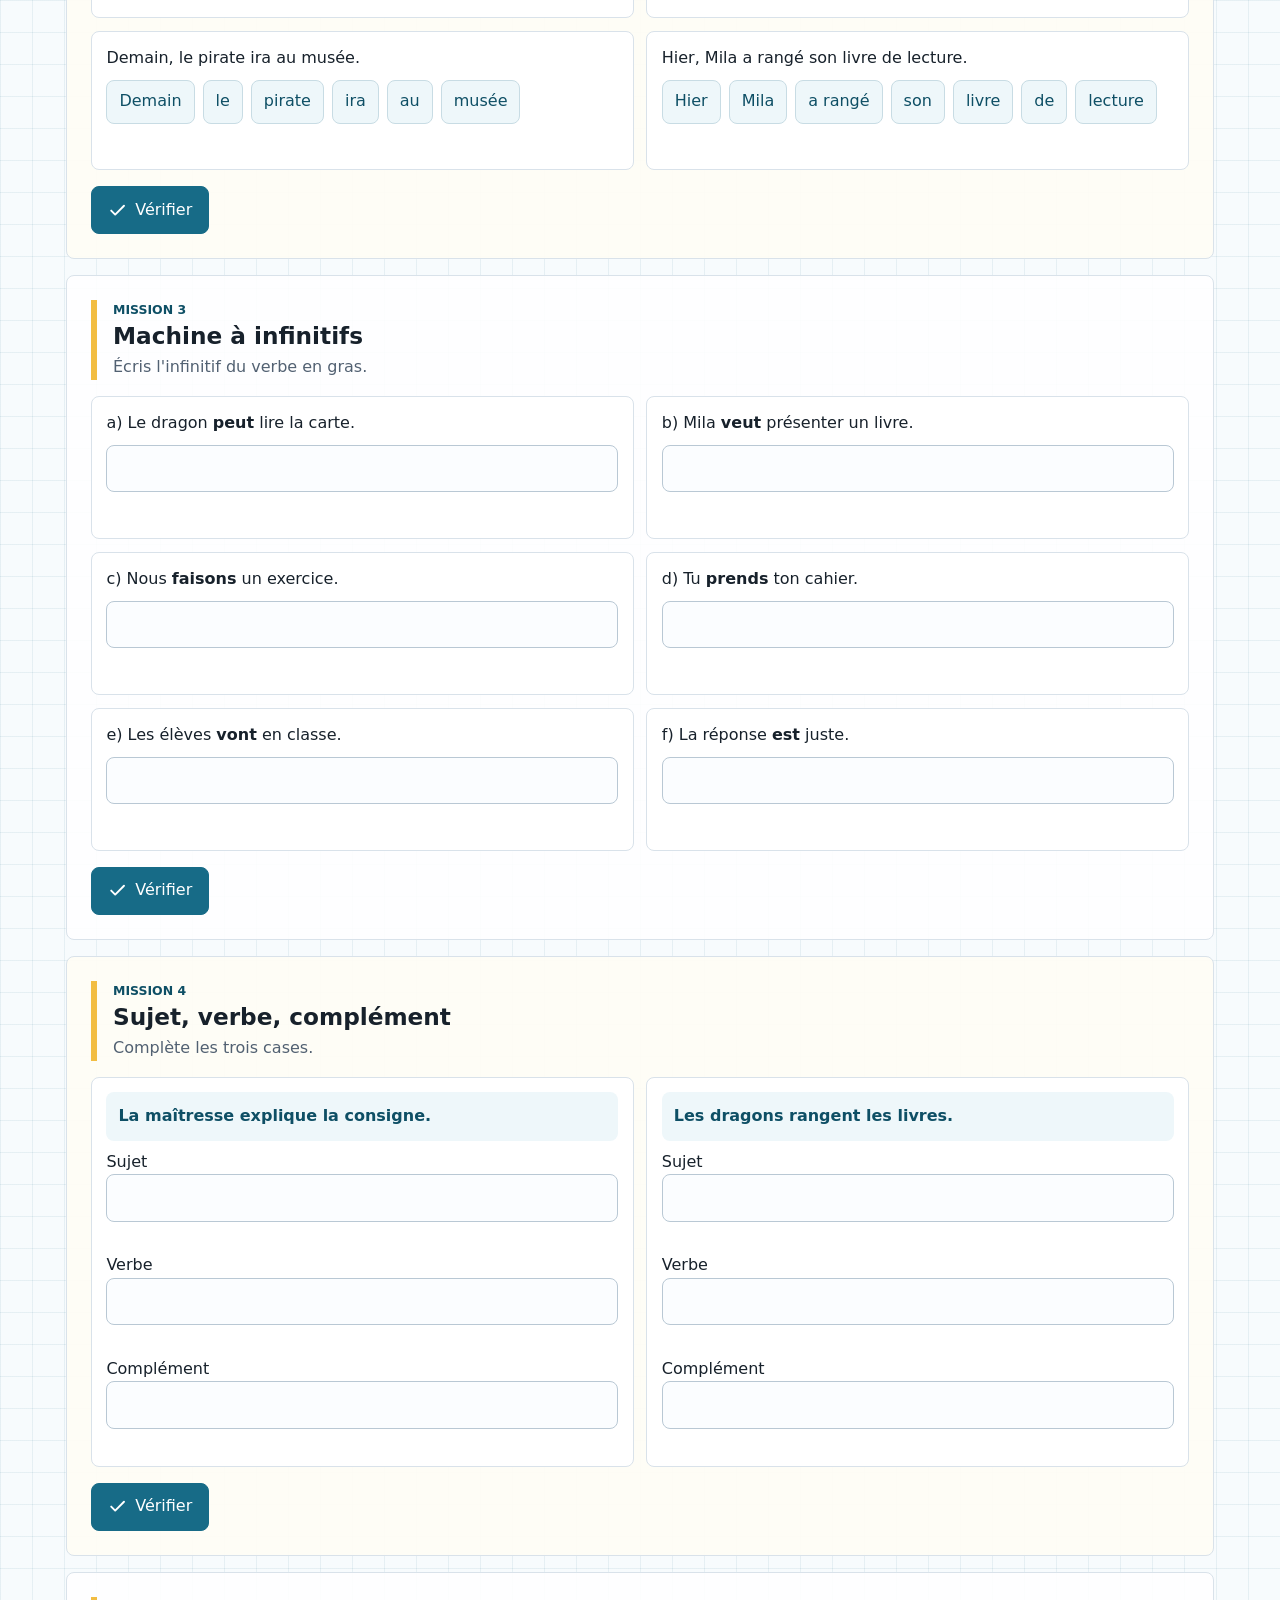
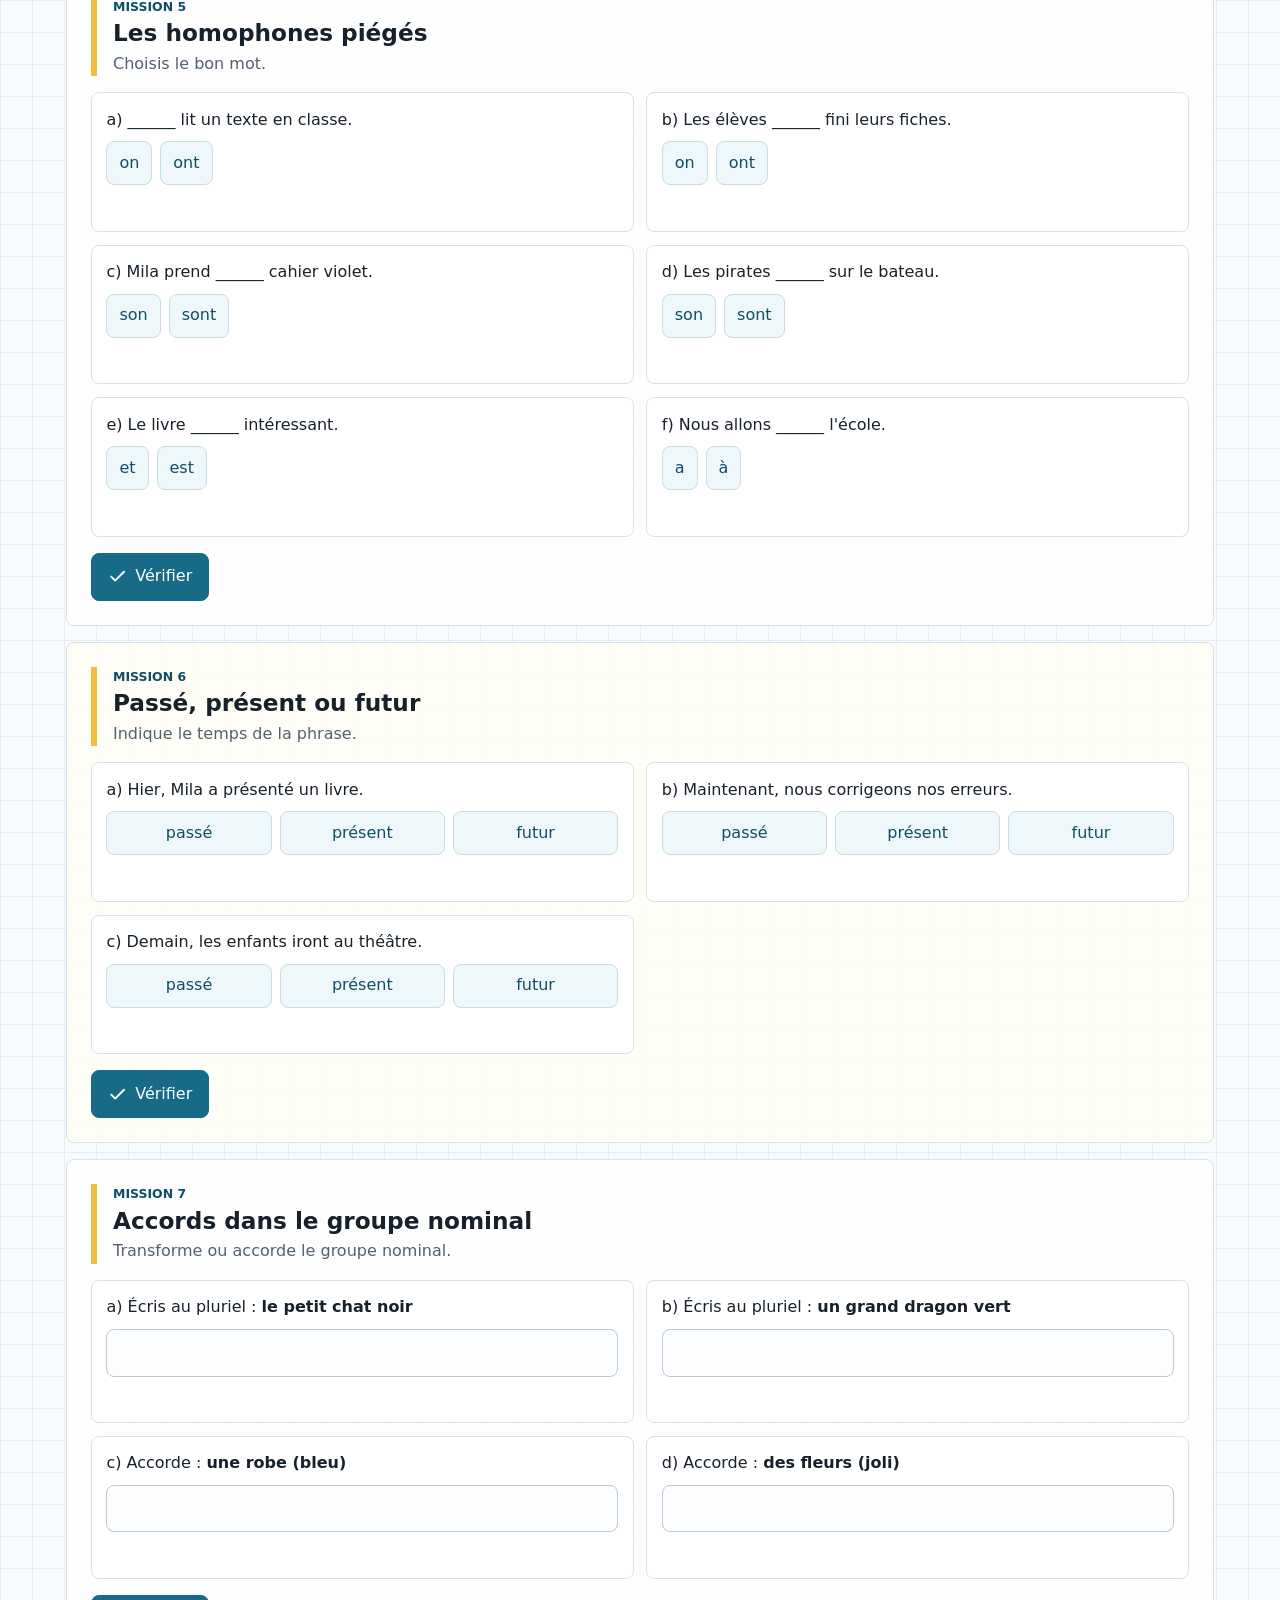
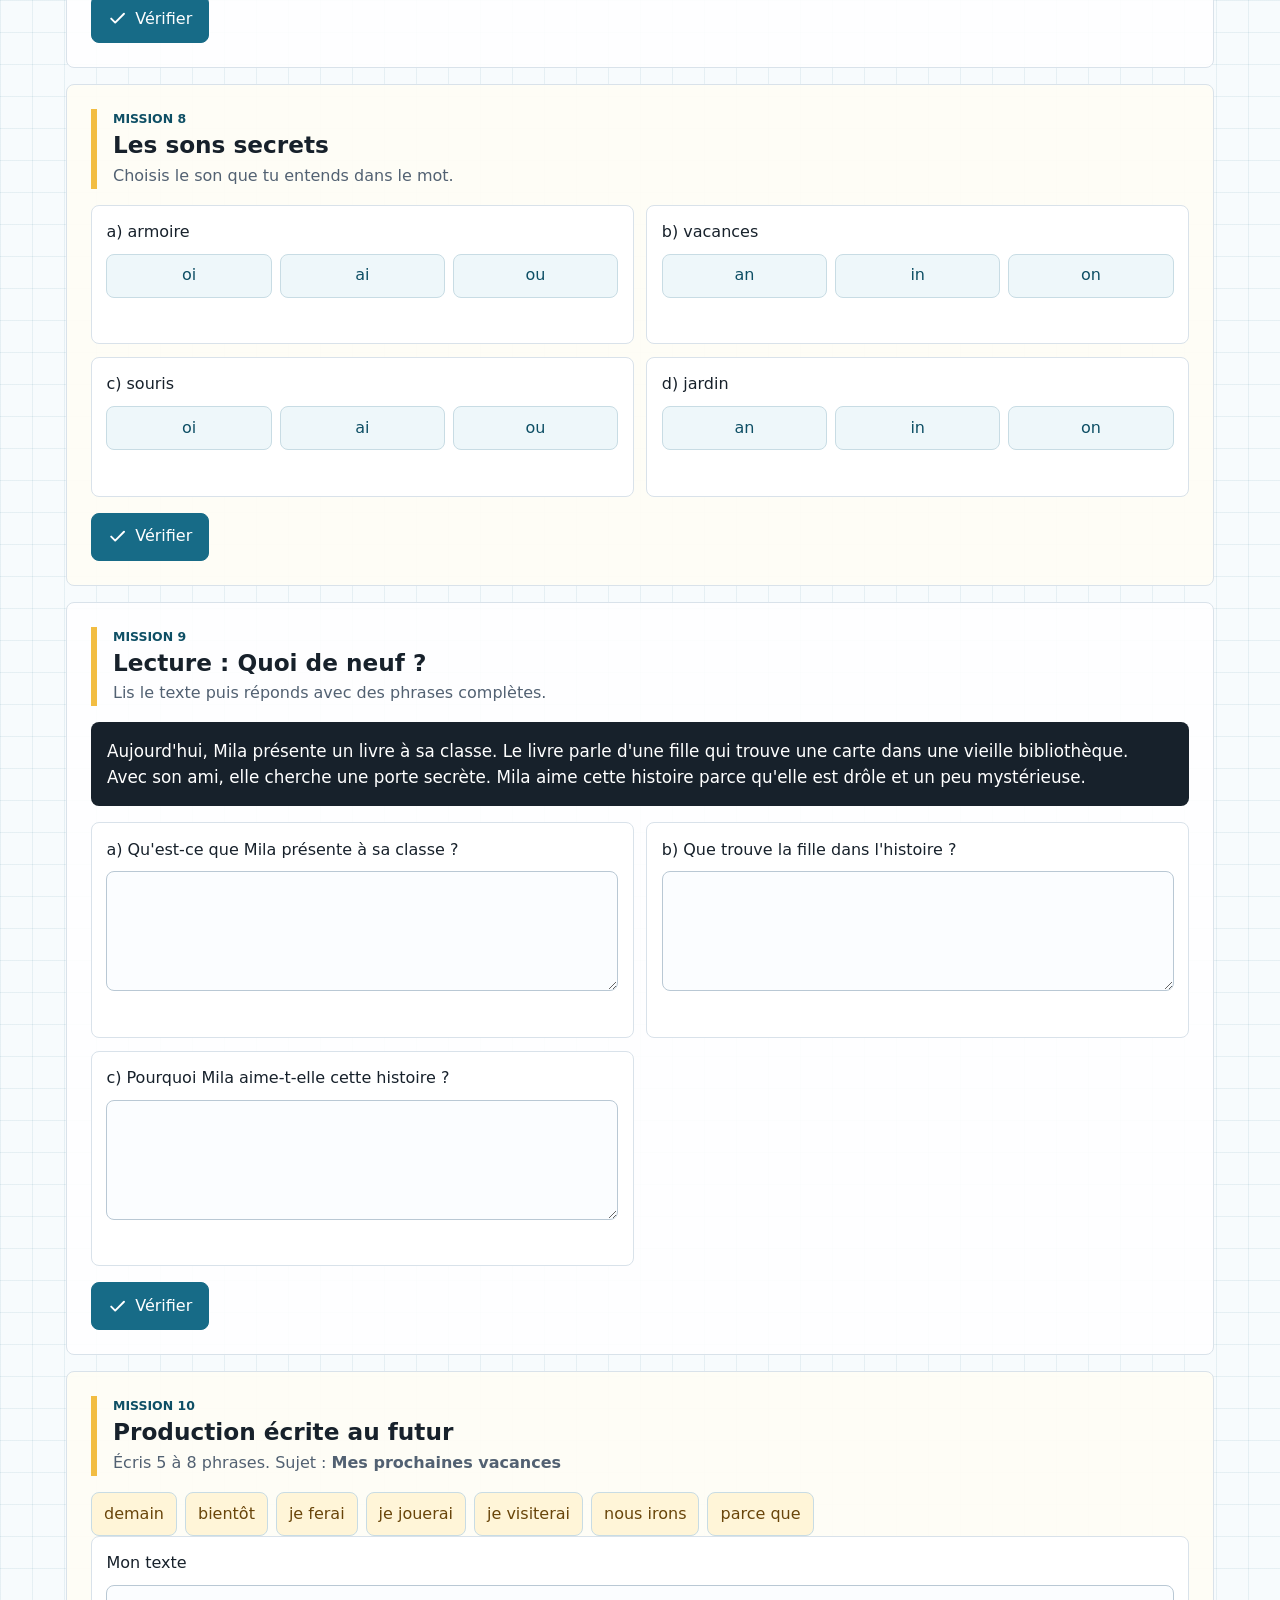
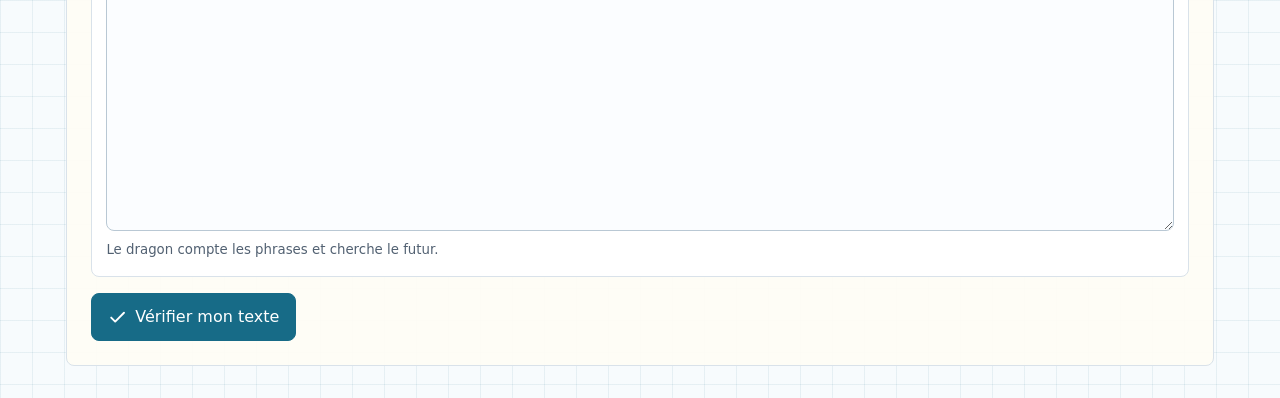
==== commit 9b175800: "Add Mila five-senses quiz with eye diagram" ====
--- a/site/index.html
+++ b/site/index.html
@@ -33,6 +33,7 @@
         <div class="save-status" id="saveStatus" aria-live="polite">Automatisch gespeichert</div>
         <a class="nav-link" href="uebersicht.html">Übersicht</a>
         <a class="nav-link top-pdf-run-button" href="durchlauf-2.html">Durchlauf 2</a>
+        <a class="nav-link" href="les-5-sens.html">Les 5 sens</a>
         <button class="nav-link top-pdf-run-button" type="button" data-load-pdf-run>PDF-Antworten</button>
         <button class="icon-button" id="resetBtn" type="button" aria-label="Recommencer toutes les missions">
           <svg aria-hidden="true" viewBox="0 0 24 24">
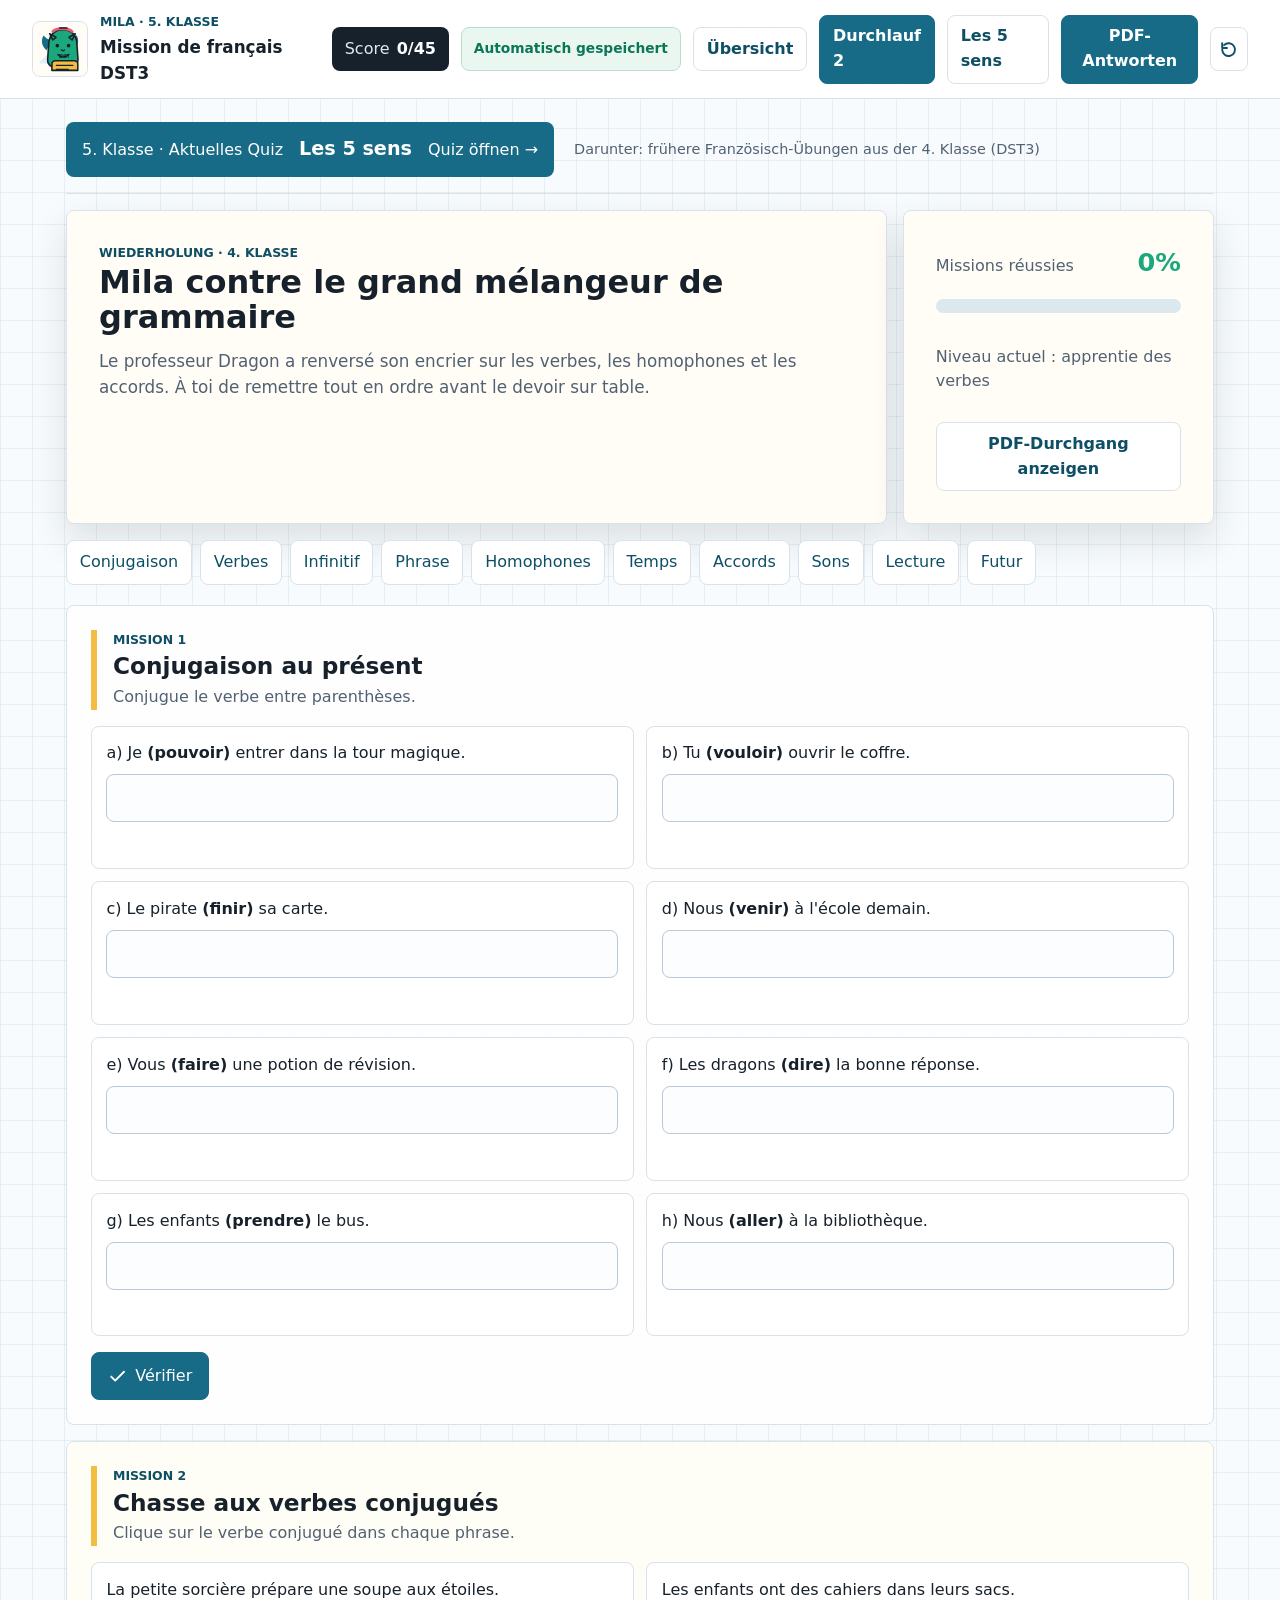
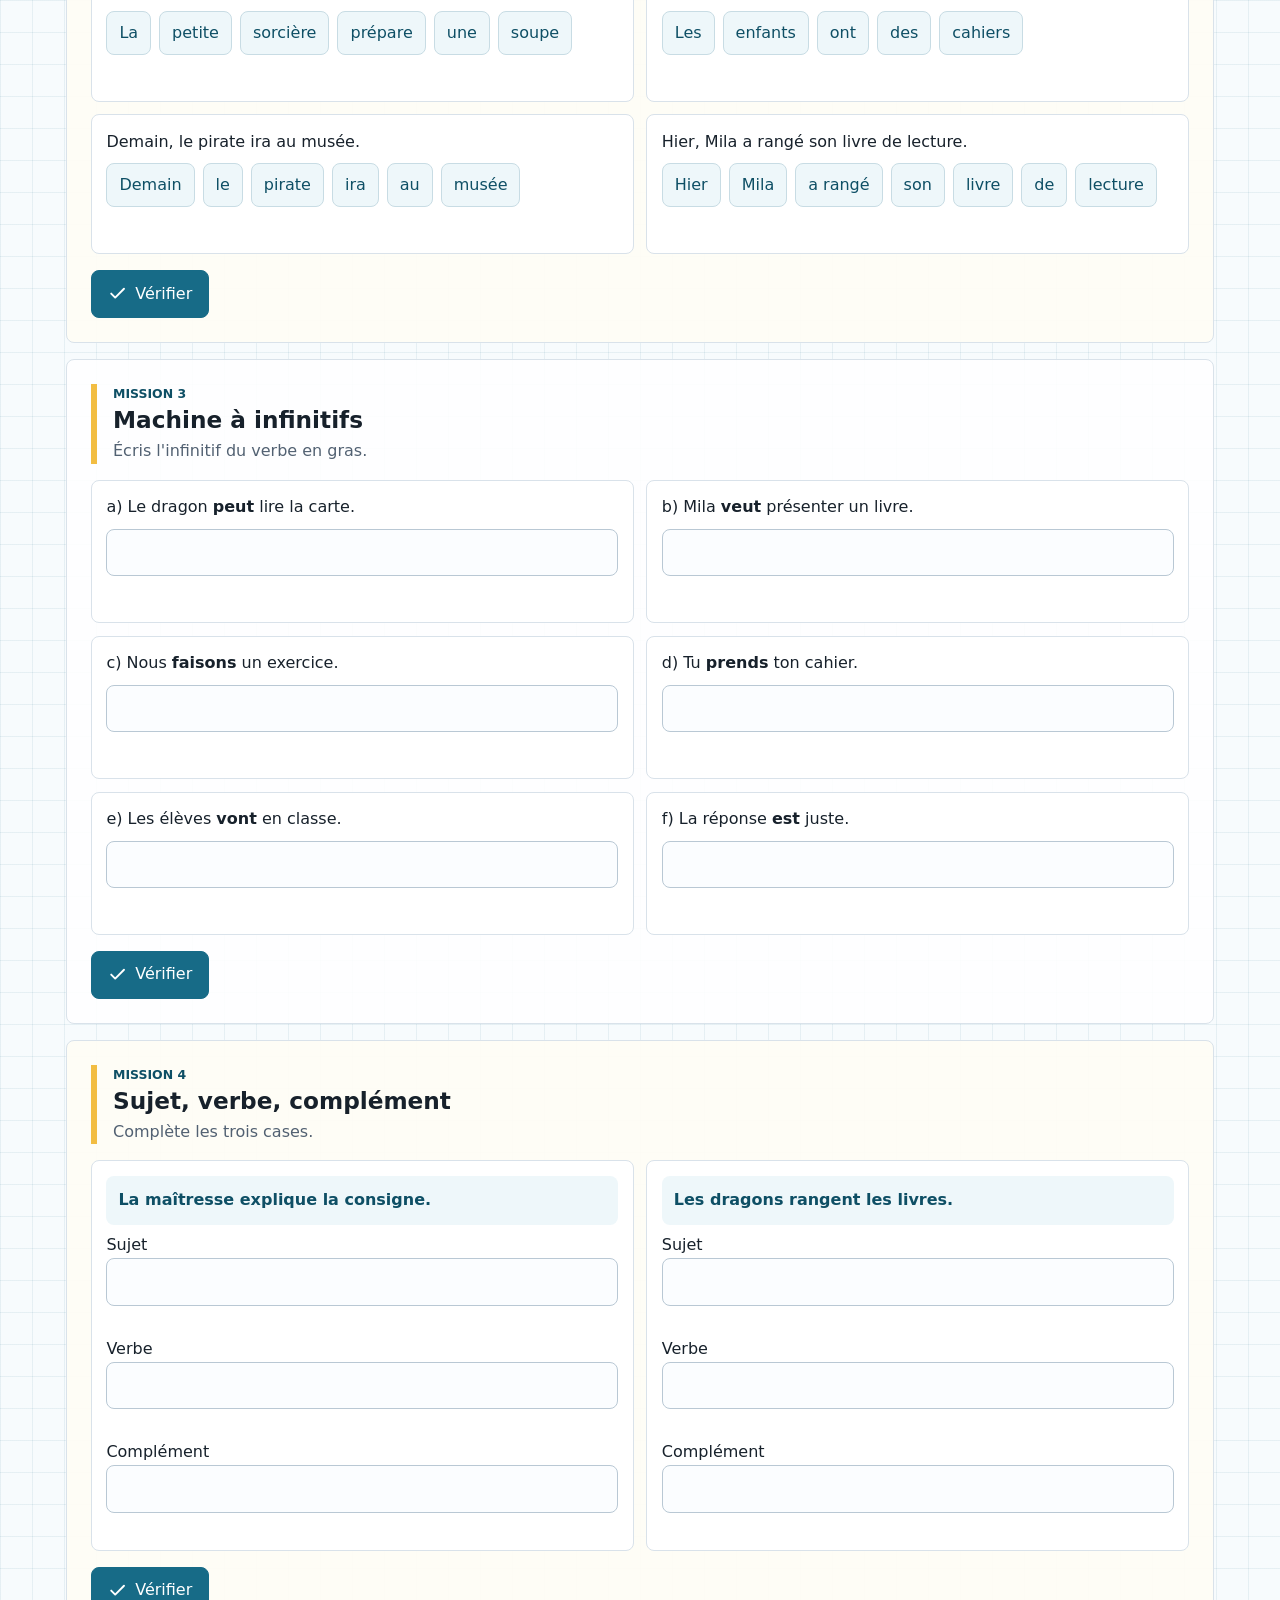
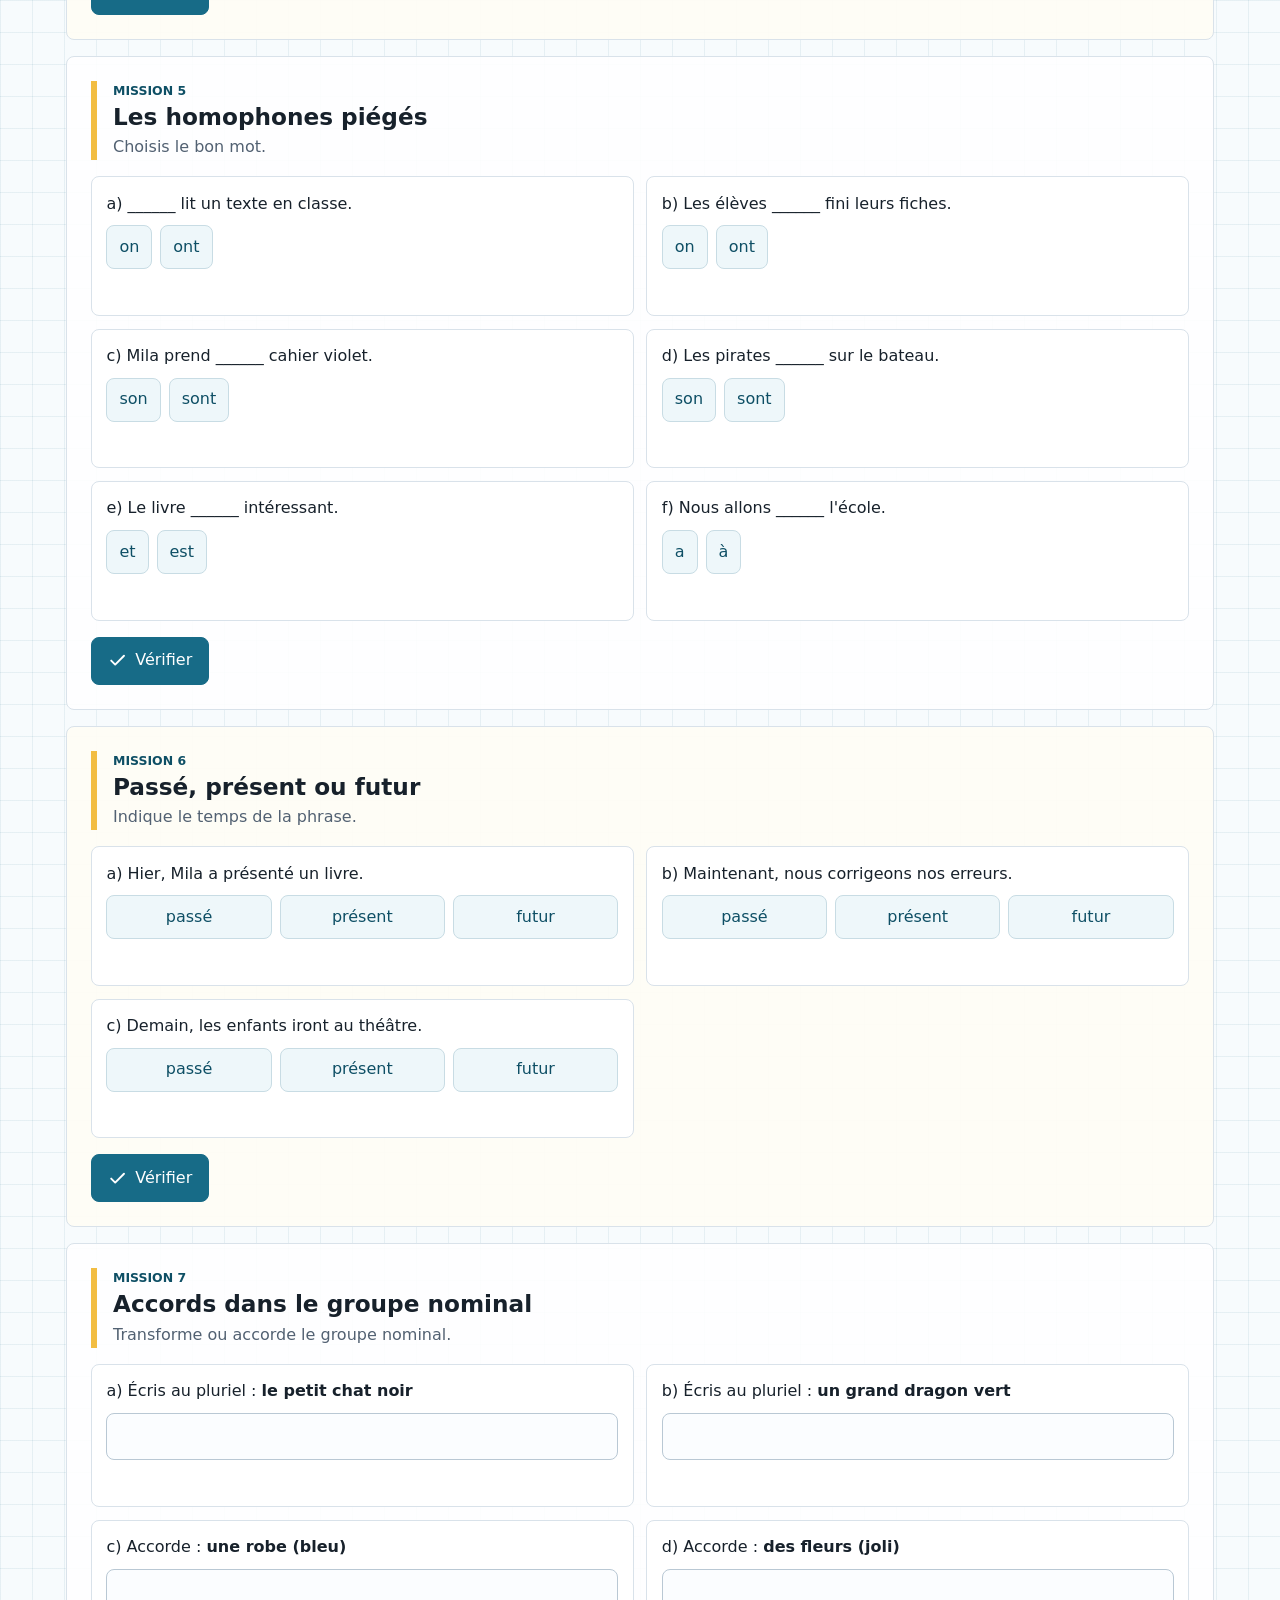
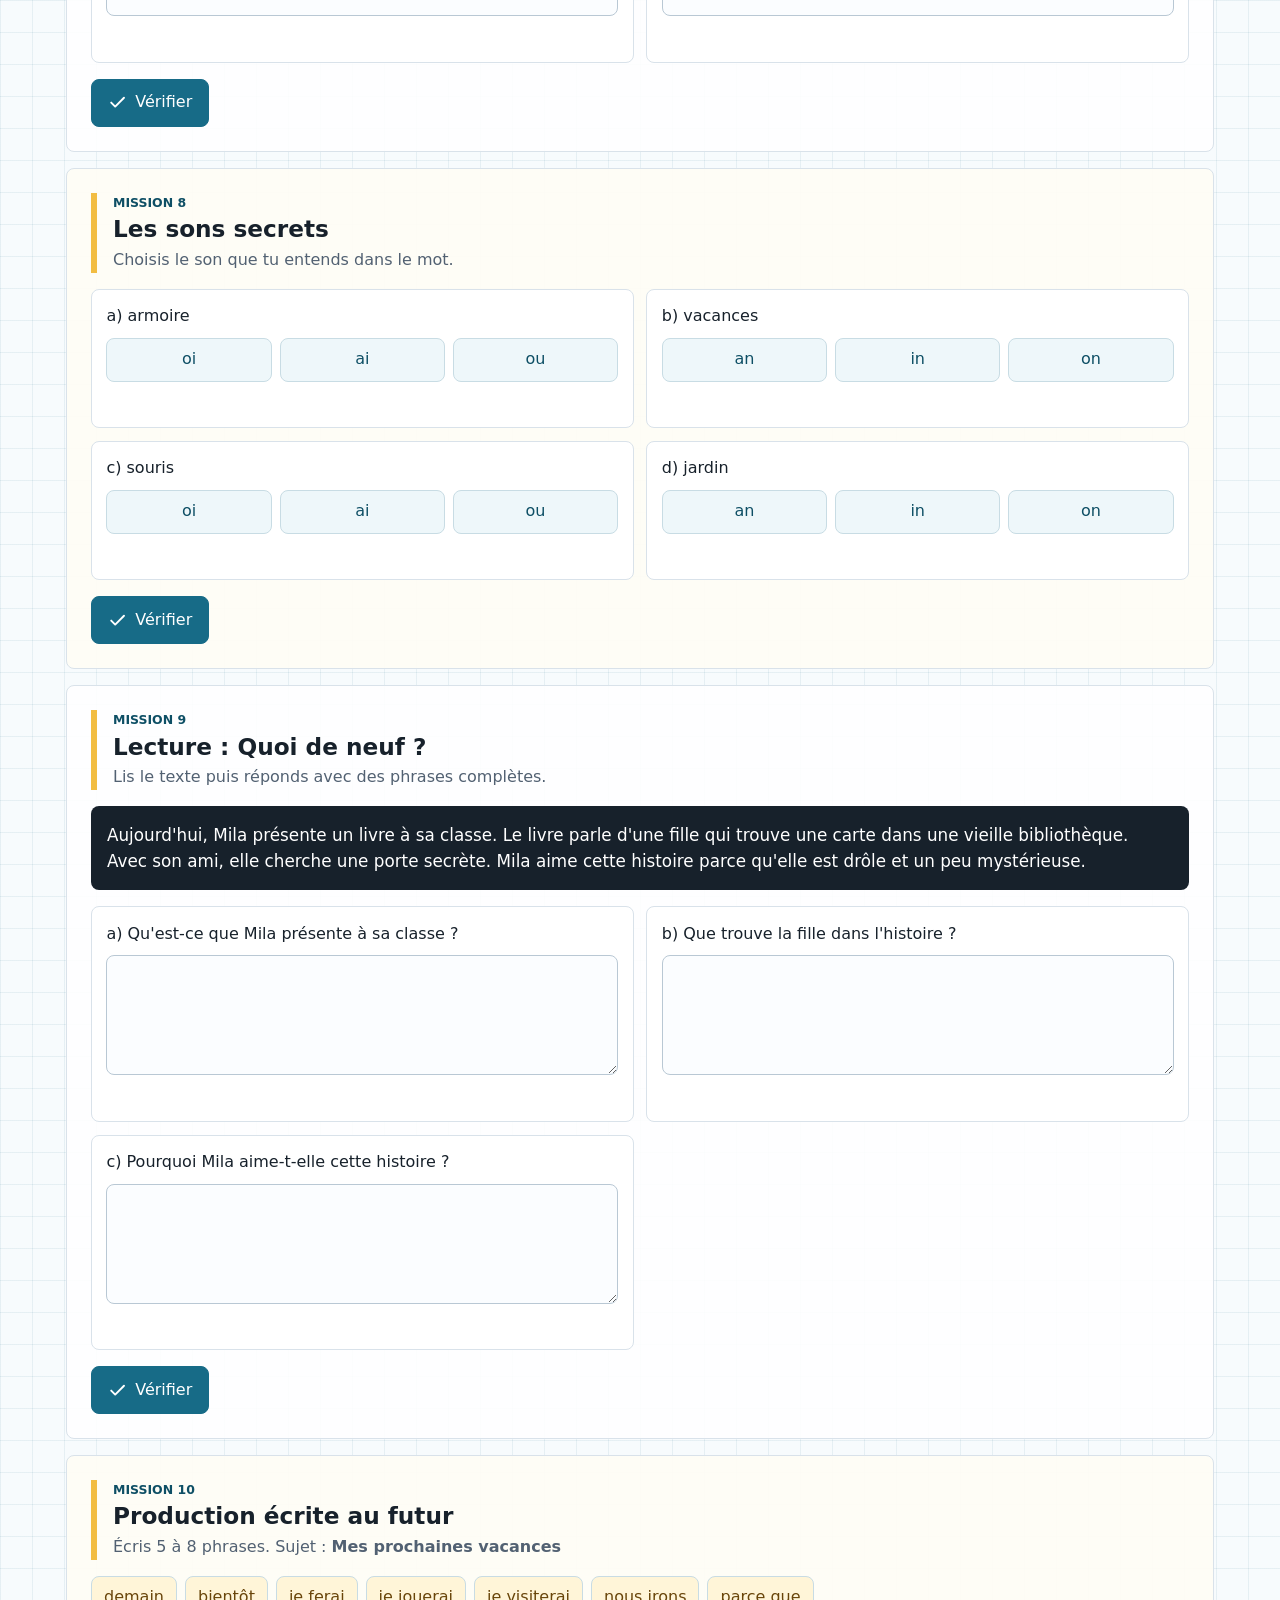
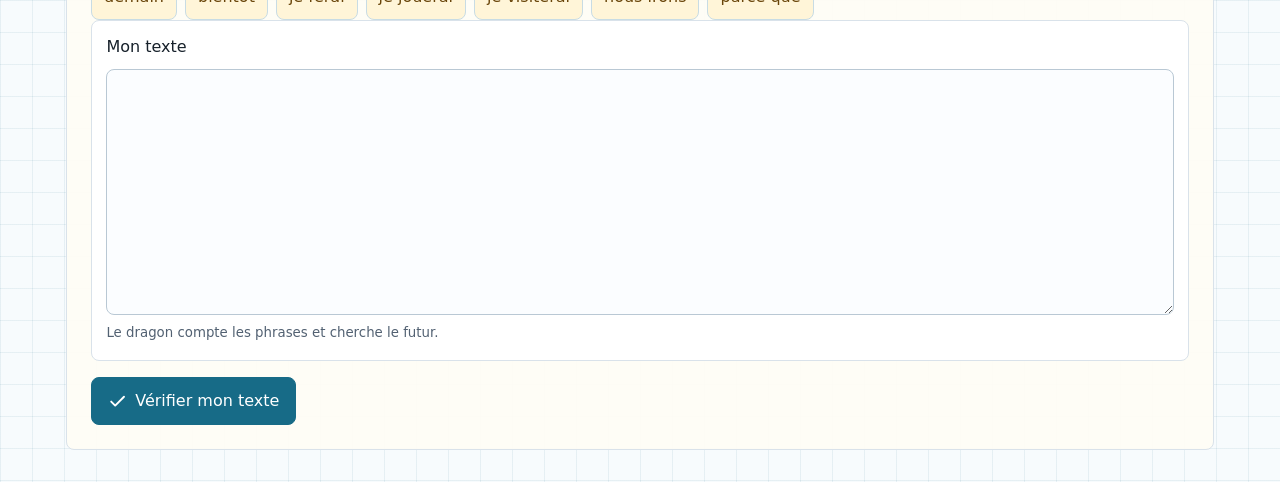
==== commit e25e1f42: "Link Mila's current quiz from homepage" ====
--- a/site/index.html
+++ b/site/index.html
@@ -11,7 +11,7 @@
     <meta name="apple-mobile-web-app-status-bar-style" content="default">
     <link rel="manifest" href="manifest.webmanifest">
     <link rel="icon" href="assets/dragon-academy.svg" type="image/svg+xml">
-    <link rel="stylesheet" href="styles.css?v=20260531-pdf-visible">
+    <link rel="stylesheet" href="styles.css?v=20260928-course-nav">
   </head>
   <body>
     <a class="skip-link" href="#main">Aller aux exercices</a>
@@ -20,7 +20,7 @@
       <div class="brand">
         <img src="assets/dragon-academy.svg" width="56" height="56" alt="Petit dragon professeur avec un cahier de français">
         <div>
-          <p class="eyebrow">Judith Kerr Grundschule · 4B PS-FR</p>
+          <p class="eyebrow">Mila · 5. Klasse</p>
           <p class="brand-title">Mission de français DST3</p>
         </div>
       </div>
@@ -45,9 +45,17 @@
     </header>
 
     <main id="main">
+      <nav class="course-nav" aria-label="Milas Übungen">
+        <a class="course-nav-current" href="les-5-sens.html">
+          <span>5. Klasse · Aktuelles Quiz</span>
+          <strong>Les 5 sens</strong>
+          <span>Quiz öffnen →</span>
+        </a>
+        <span class="course-nav-previous">Darunter: frühere Französisch-Übungen aus der 4. Klasse (DST3)</span>
+      </nav>
       <section class="intro-band" aria-labelledby="intro-title">
         <div class="intro-copy">
-          <p class="eyebrow">Tour de révision</p>
+          <p class="eyebrow">Wiederholung · 4. Klasse</p>
           <h1 id="intro-title">Mila contre le grand mélangeur de grammaire</h1>
           <p>
             Le professeur Dragon a renversé son encrier sur les verbes, les
--- a/site/styles.css
+++ b/site/styles.css
@@ -191,6 +191,41 @@
   padding: 1rem;
 }
 
+.course-nav {
+  align-items: center;
+  border-bottom: 1px solid var(--line);
+  display: flex;
+  flex-wrap: wrap;
+  gap: 0.75rem 1.25rem;
+  padding: 0.4rem 0 1rem;
+}
+
+.course-nav-current {
+  align-items: baseline;
+  background: var(--primary);
+  border-radius: 8px;
+  color: white;
+  display: flex;
+  flex-wrap: wrap;
+  gap: 0.4rem 1rem;
+  padding: 0.8rem 1rem;
+  text-decoration: none;
+}
+
+.course-nav-current:hover,
+.course-nav-current:focus-visible {
+  background: var(--primary-strong);
+}
+
+.course-nav-current strong {
+  font-size: 1.2rem;
+}
+
+.course-nav-previous {
+  color: var(--muted);
+  font-size: 0.9rem;
+}
+
 .intro-band {
   align-items: stretch;
   display: grid;
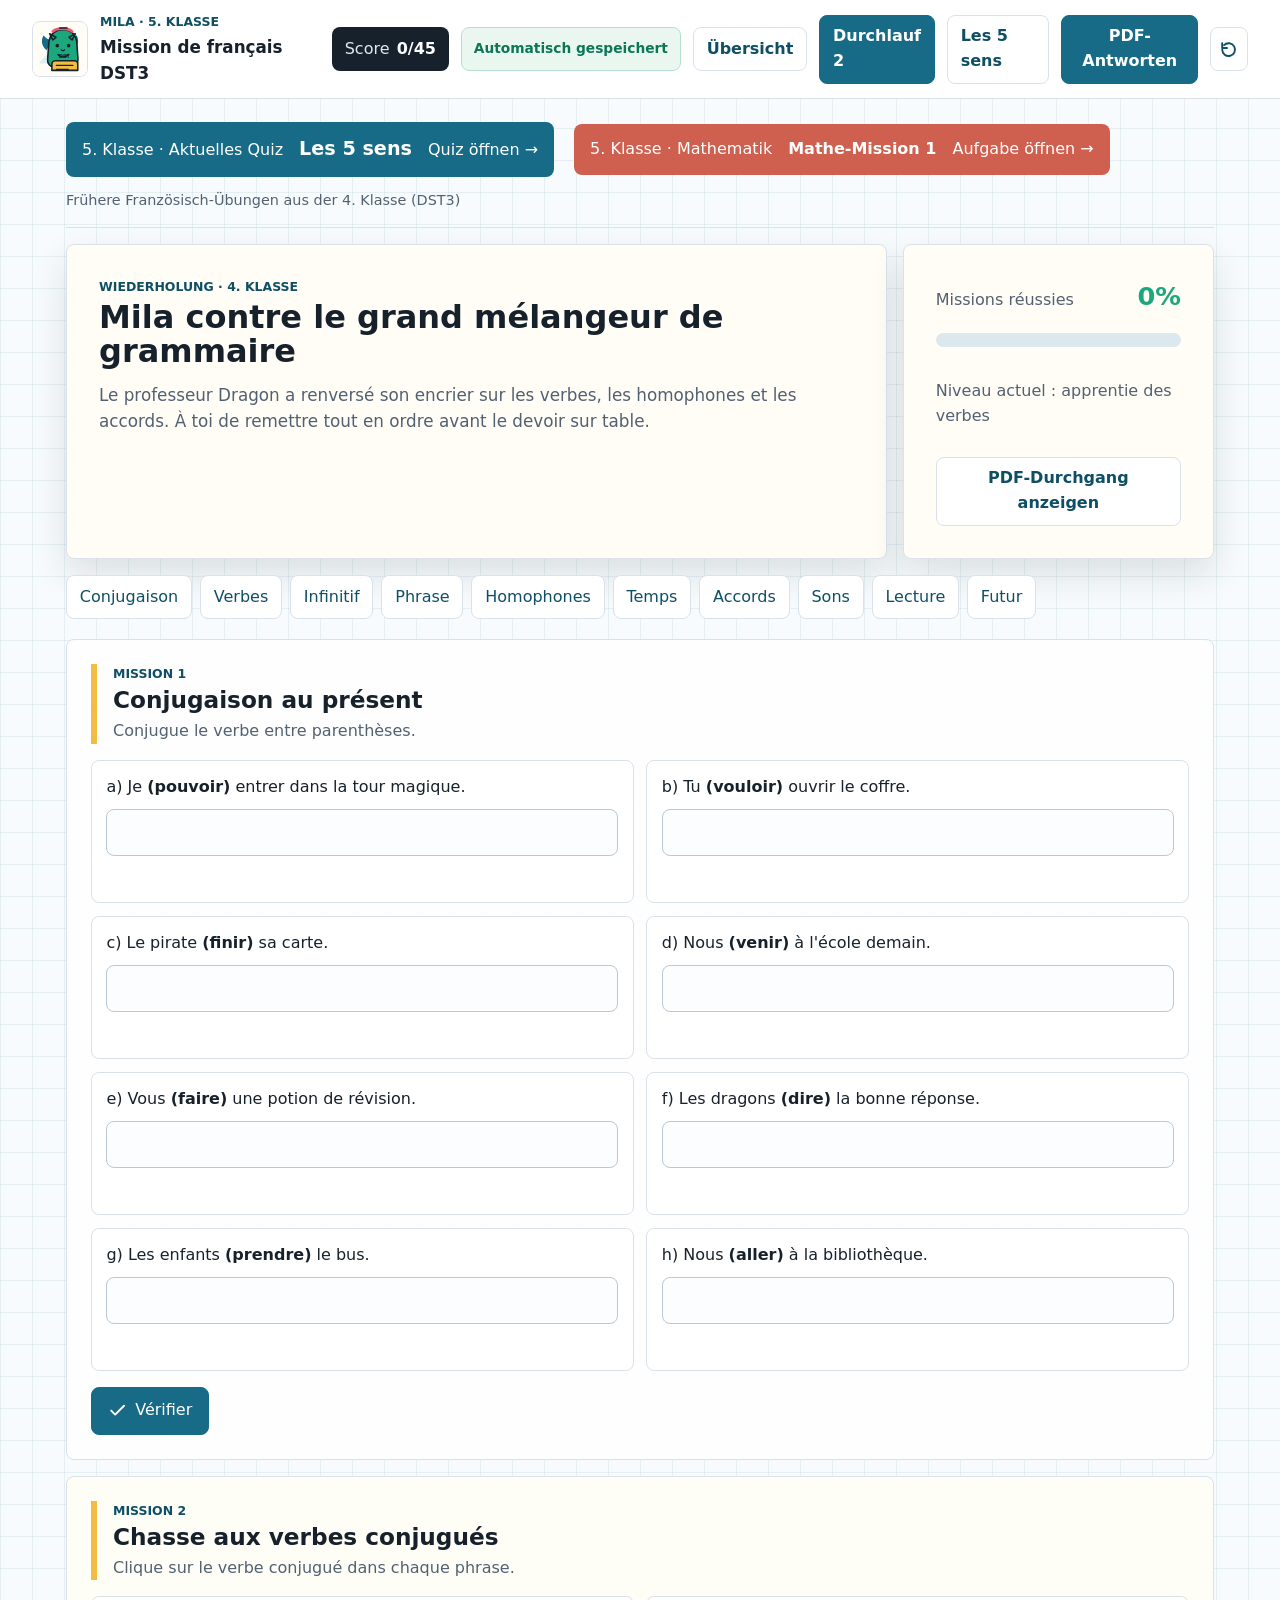
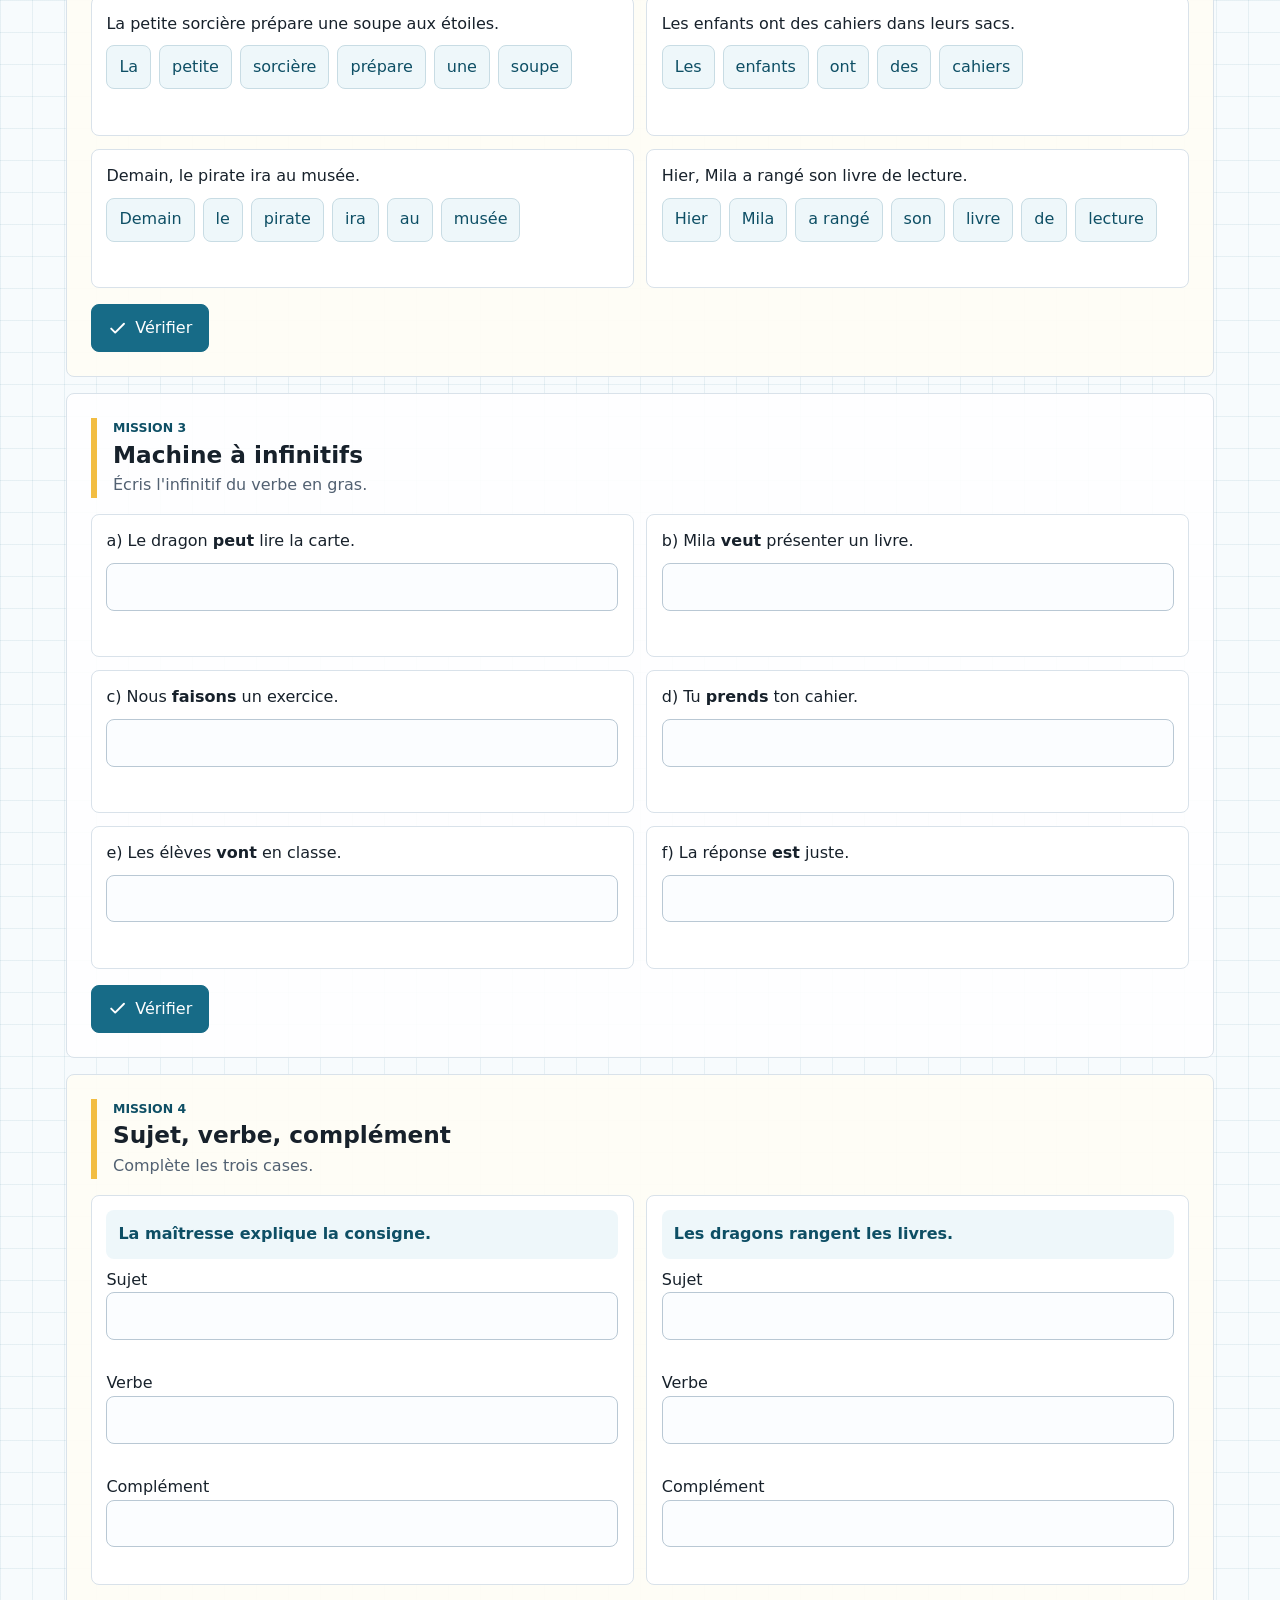
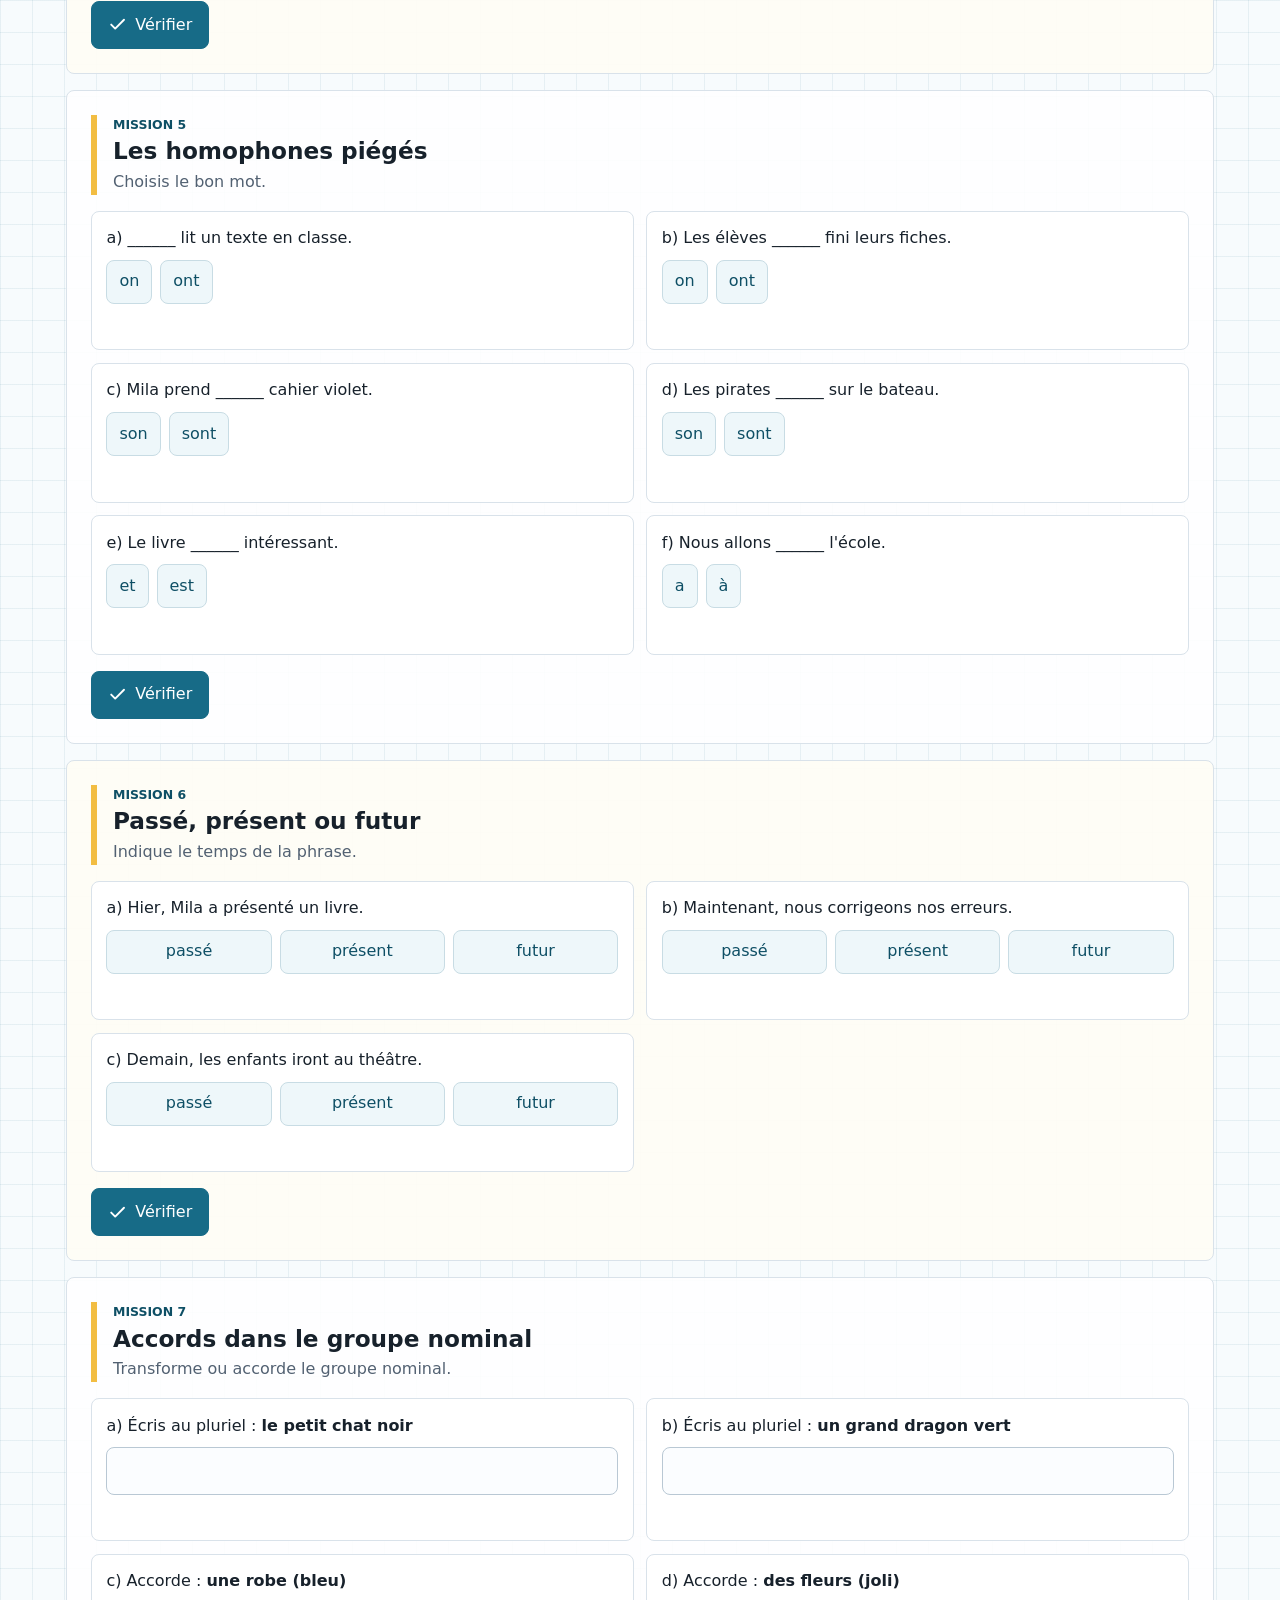
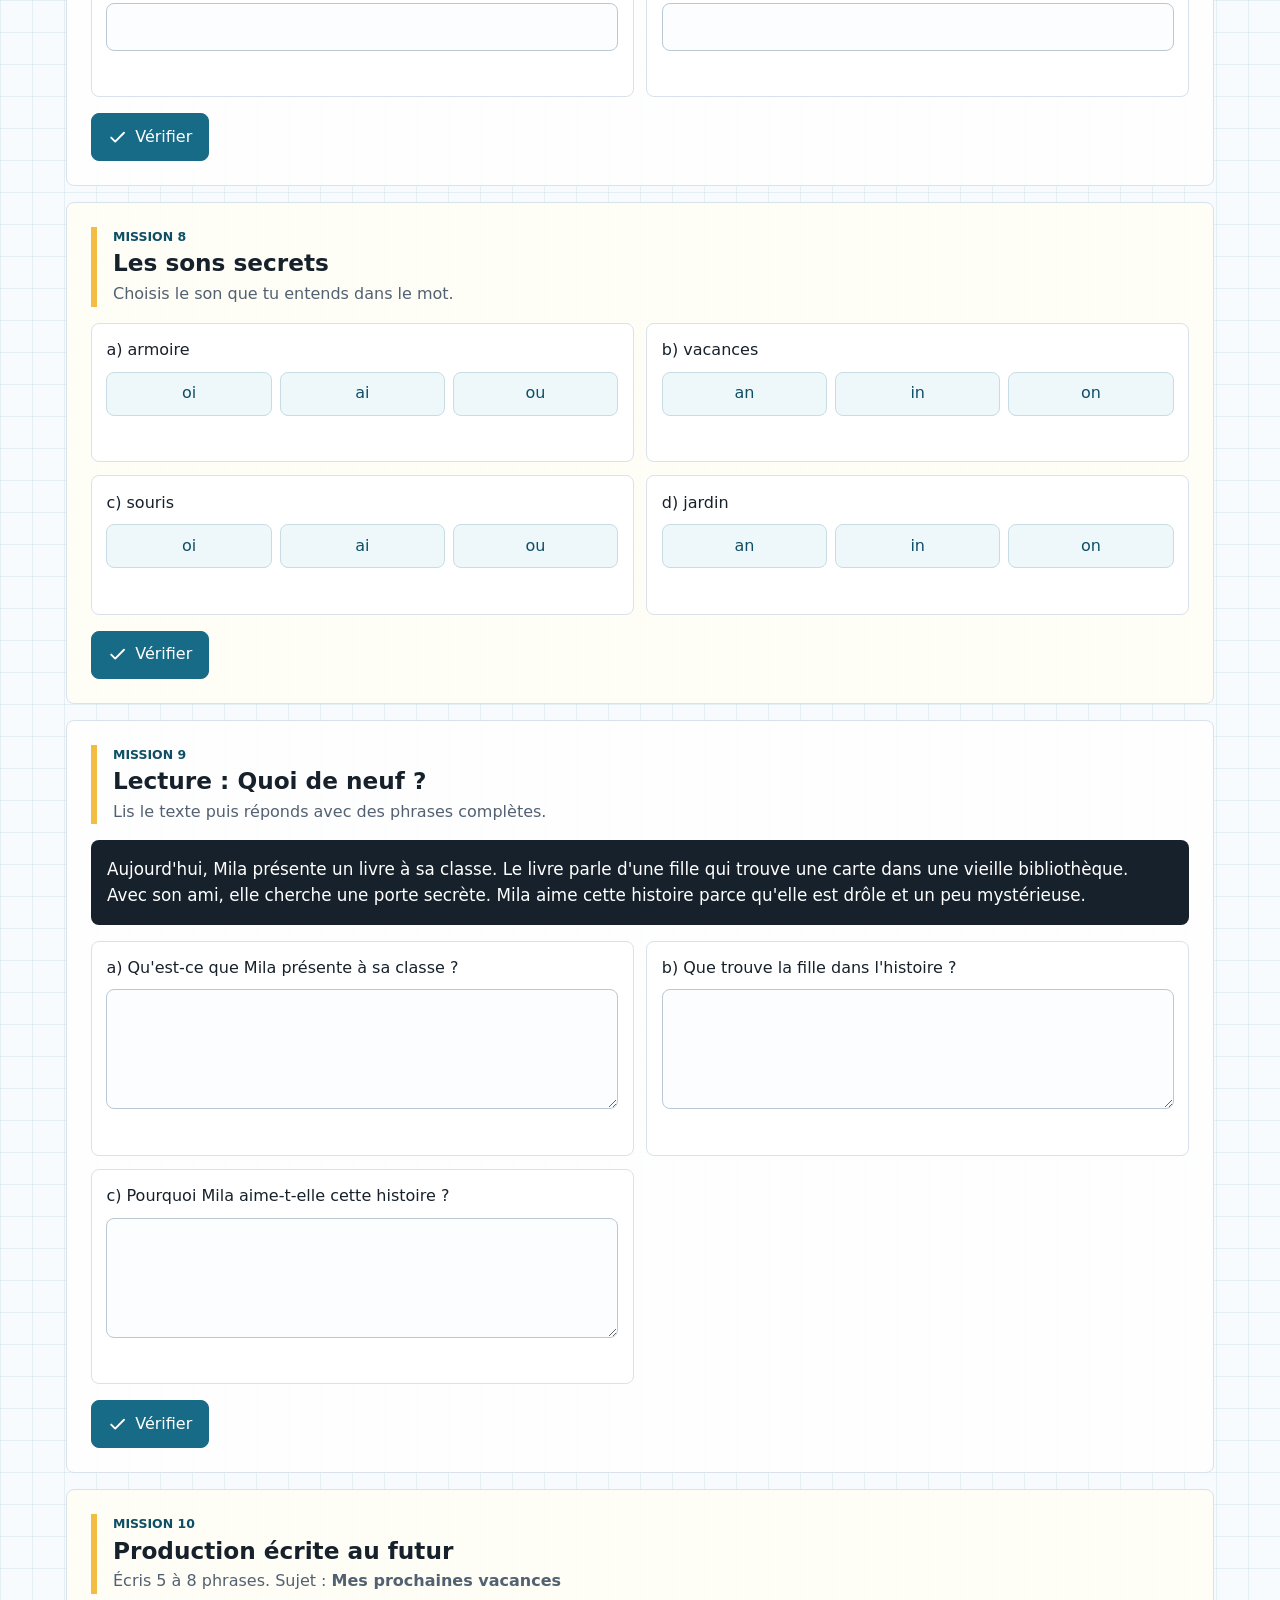
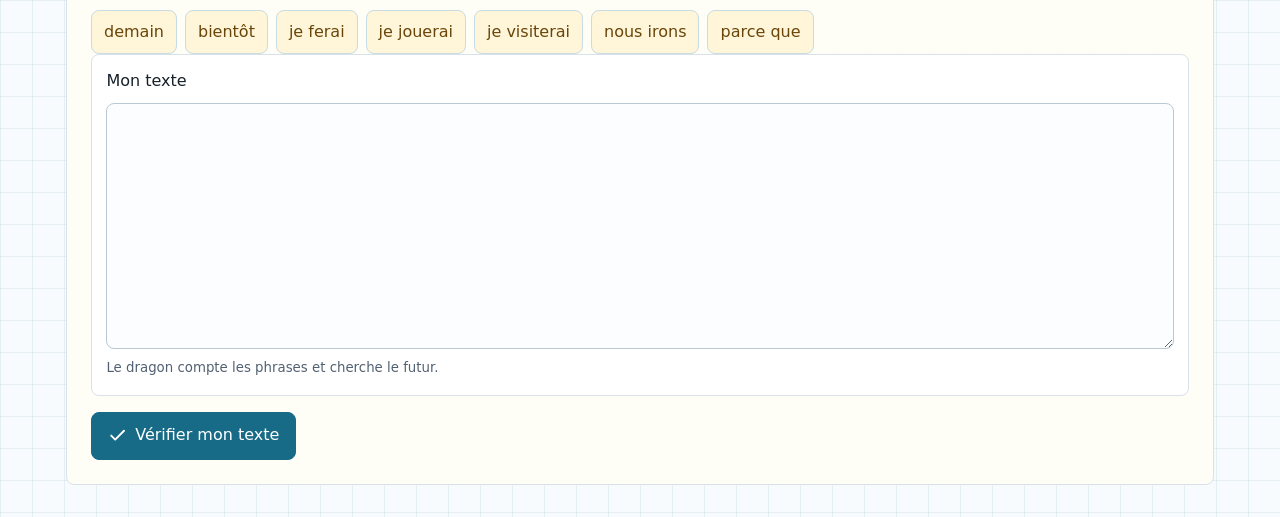
==== commit 7d942c9a: "Add Mila math mission with local helper" ====
--- a/site/index.html
+++ b/site/index.html
@@ -51,7 +51,12 @@
           <strong>Les 5 sens</strong>
           <span>Quiz öffnen →</span>
         </a>
-        <span class="course-nav-previous">Darunter: frühere Französisch-Übungen aus der 4. Klasse (DST3)</span>
+        <a class="course-nav-math" href="mathe/">
+          <span>5. Klasse · Mathematik</span>
+          <strong>Mathe-Mission 1</strong>
+          <span>Aufgabe öffnen →</span>
+        </a>
+        <span class="course-nav-previous">Frühere Französisch-Übungen aus der 4. Klasse (DST3)</span>
       </nav>
       <section class="intro-band" aria-labelledby="intro-title">
         <div class="intro-copy">
--- a/site/styles.css
+++ b/site/styles.css
@@ -200,7 +200,8 @@
   padding: 0.4rem 0 1rem;
 }
 
-.course-nav-current {
+.course-nav-current,
+.course-nav-math {
   align-items: baseline;
   background: var(--primary);
   border-radius: 8px;
@@ -213,8 +214,19 @@
 }
 
 .course-nav-current:hover,
-.course-nav-current:focus-visible {
+.course-nav-current:focus-visible,
+.course-nav-math:hover,
+.course-nav-math:focus-visible {
   background: var(--primary-strong);
+}
+
+.course-nav-math {
+  background: #cf604f;
+}
+
+.course-nav-math:hover,
+.course-nav-math:focus-visible {
+  background: #a9493d;
 }
 
 .course-nav-current strong {
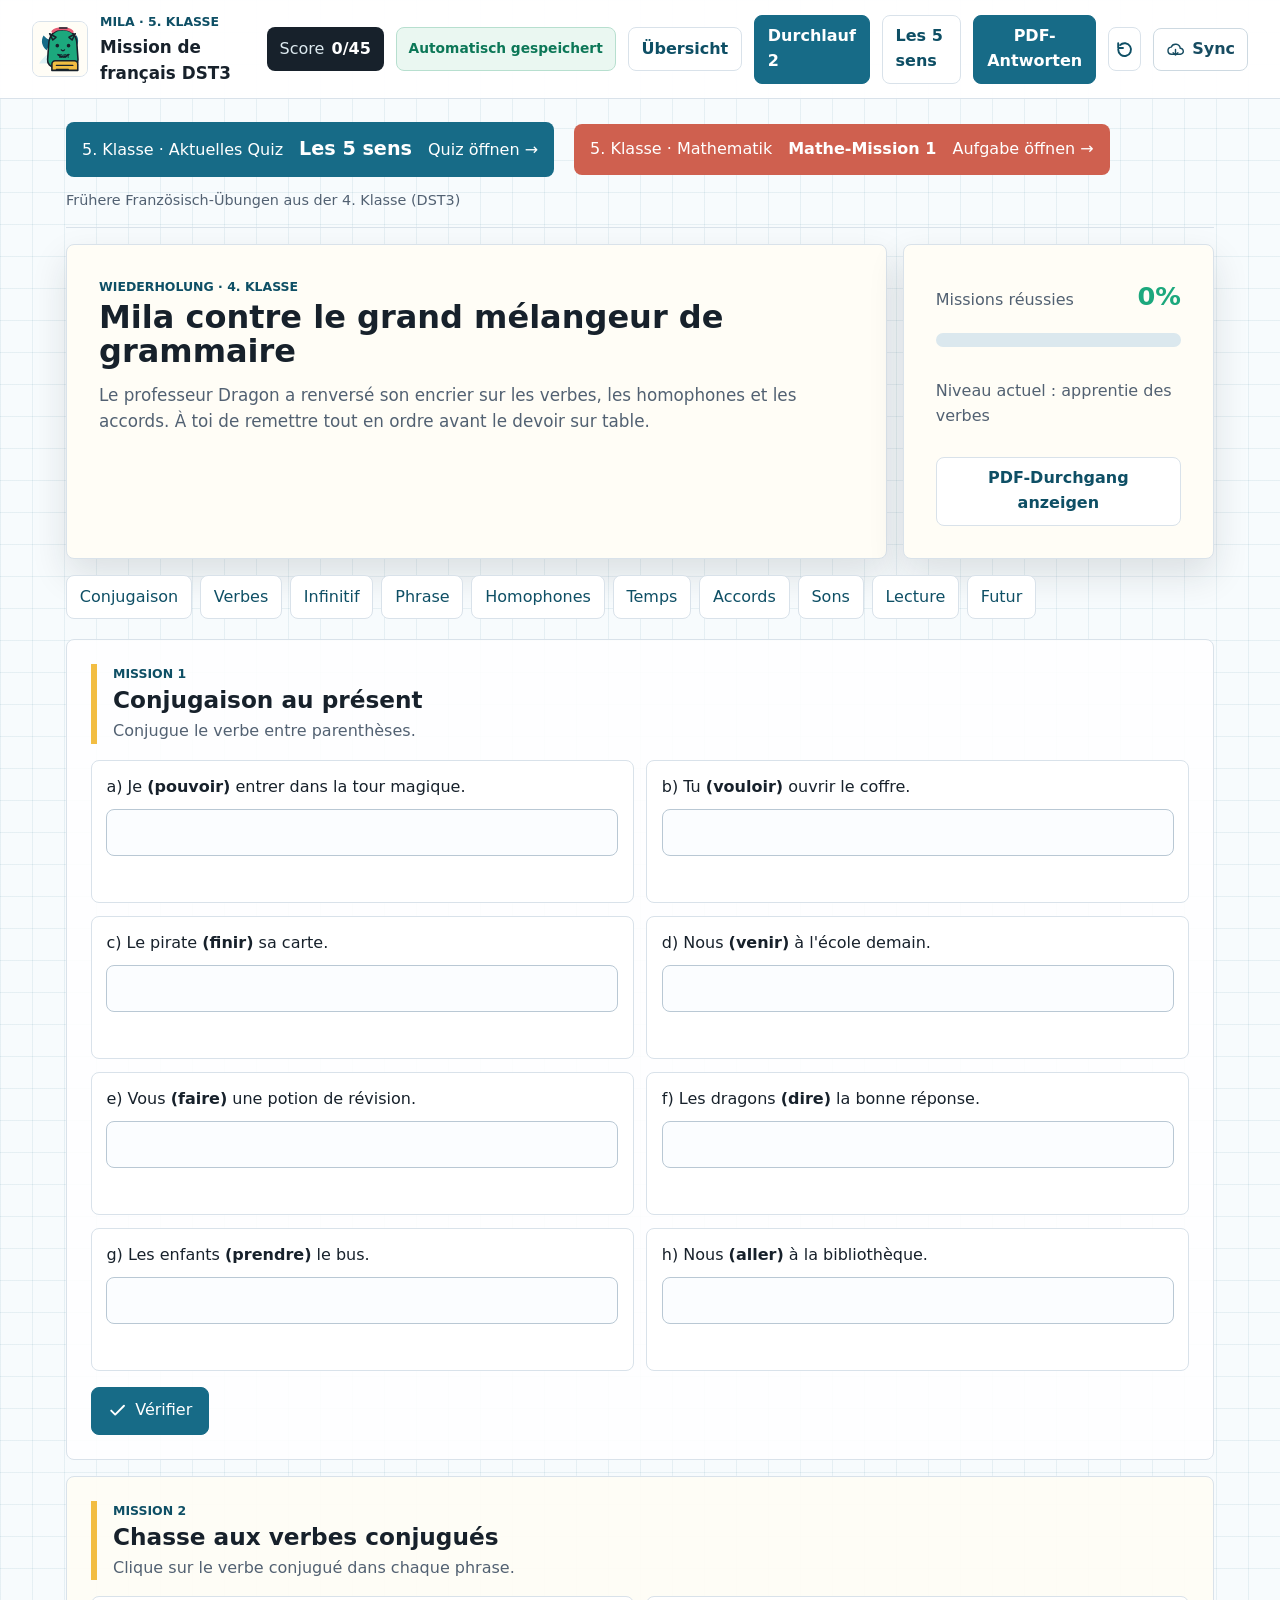
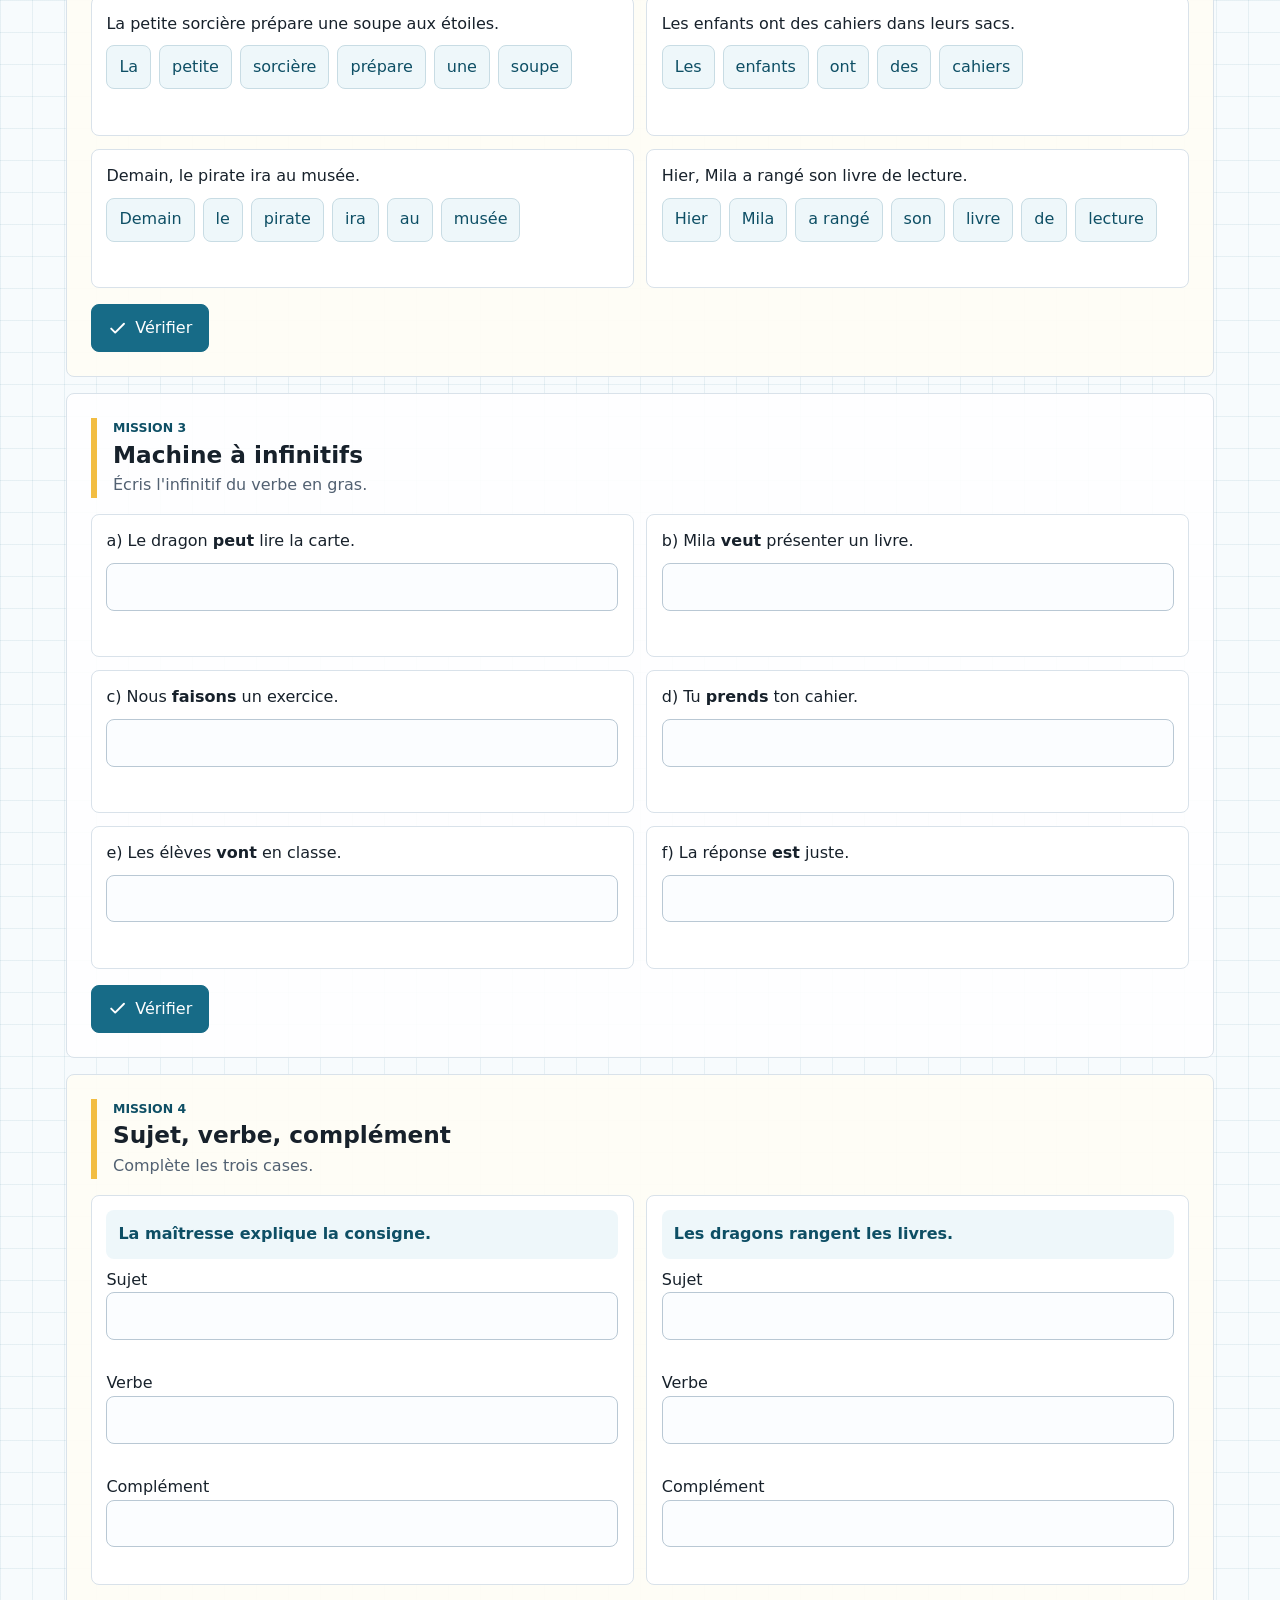
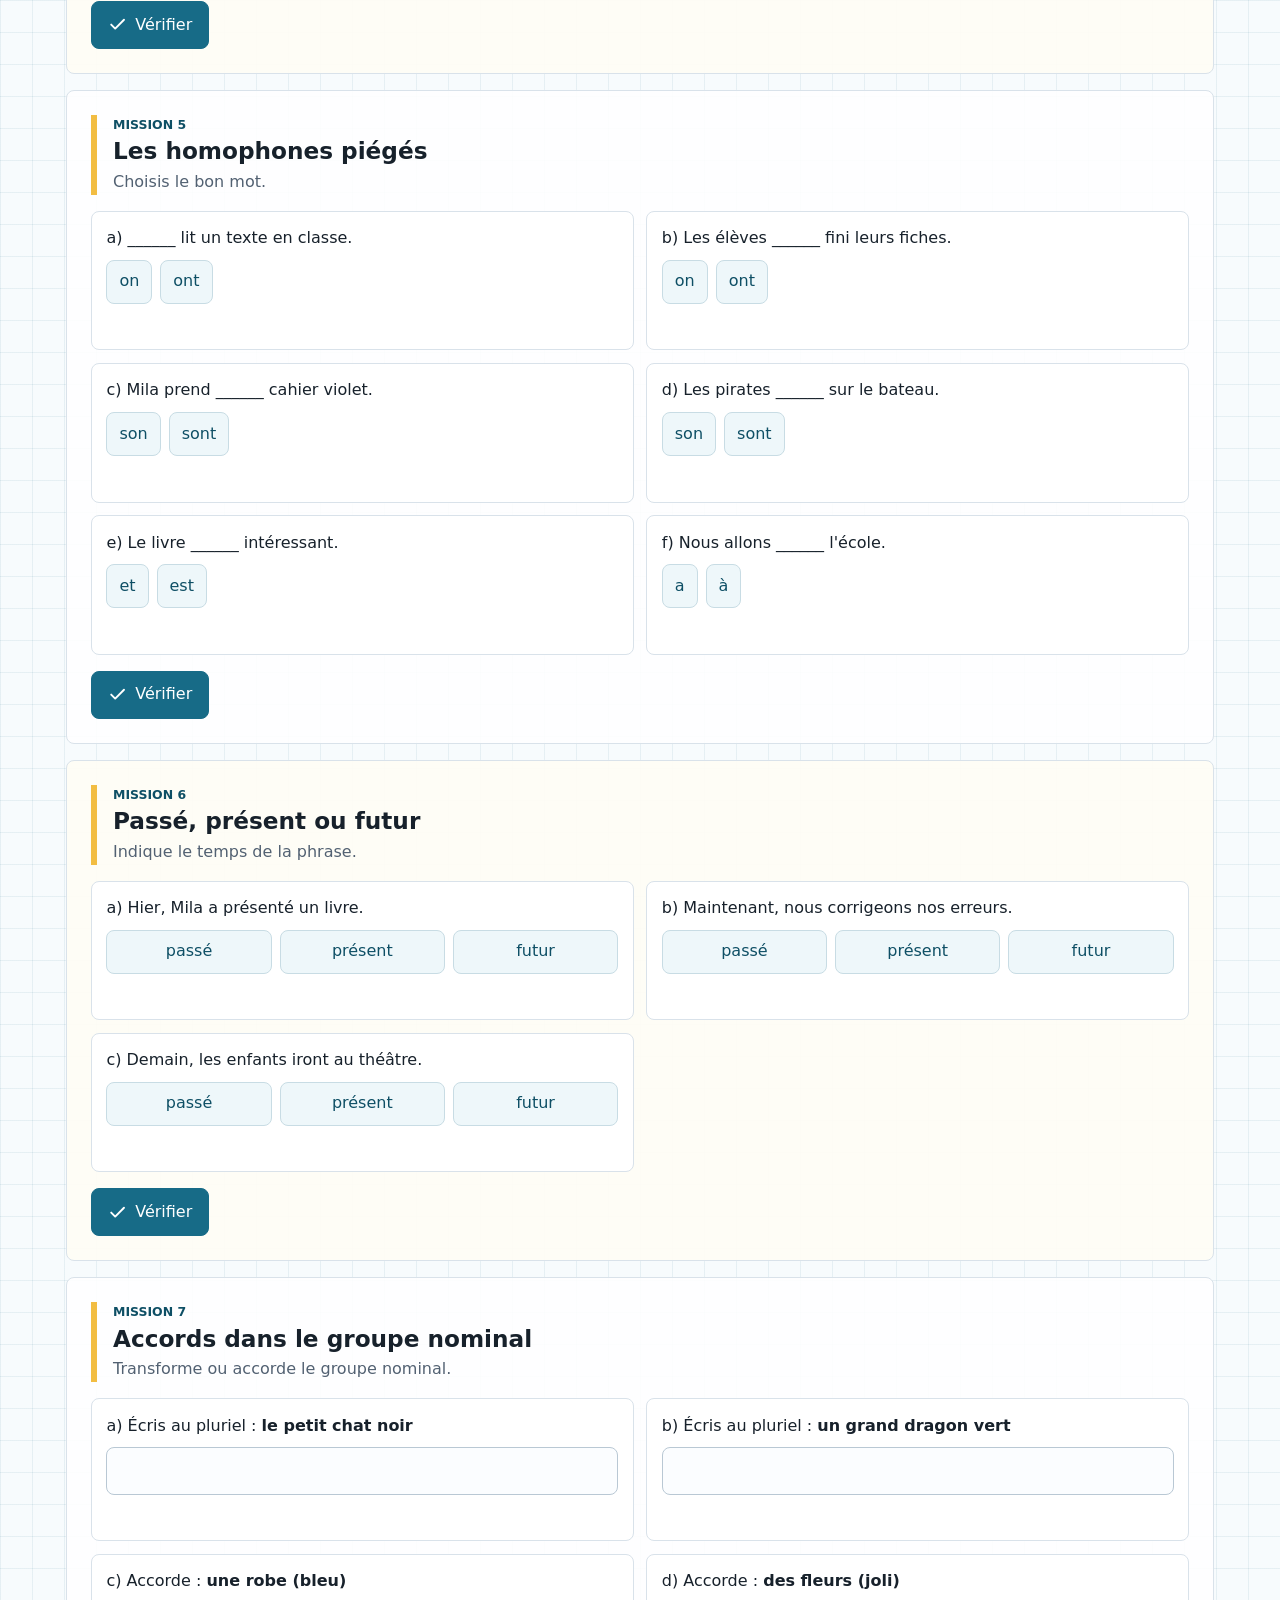
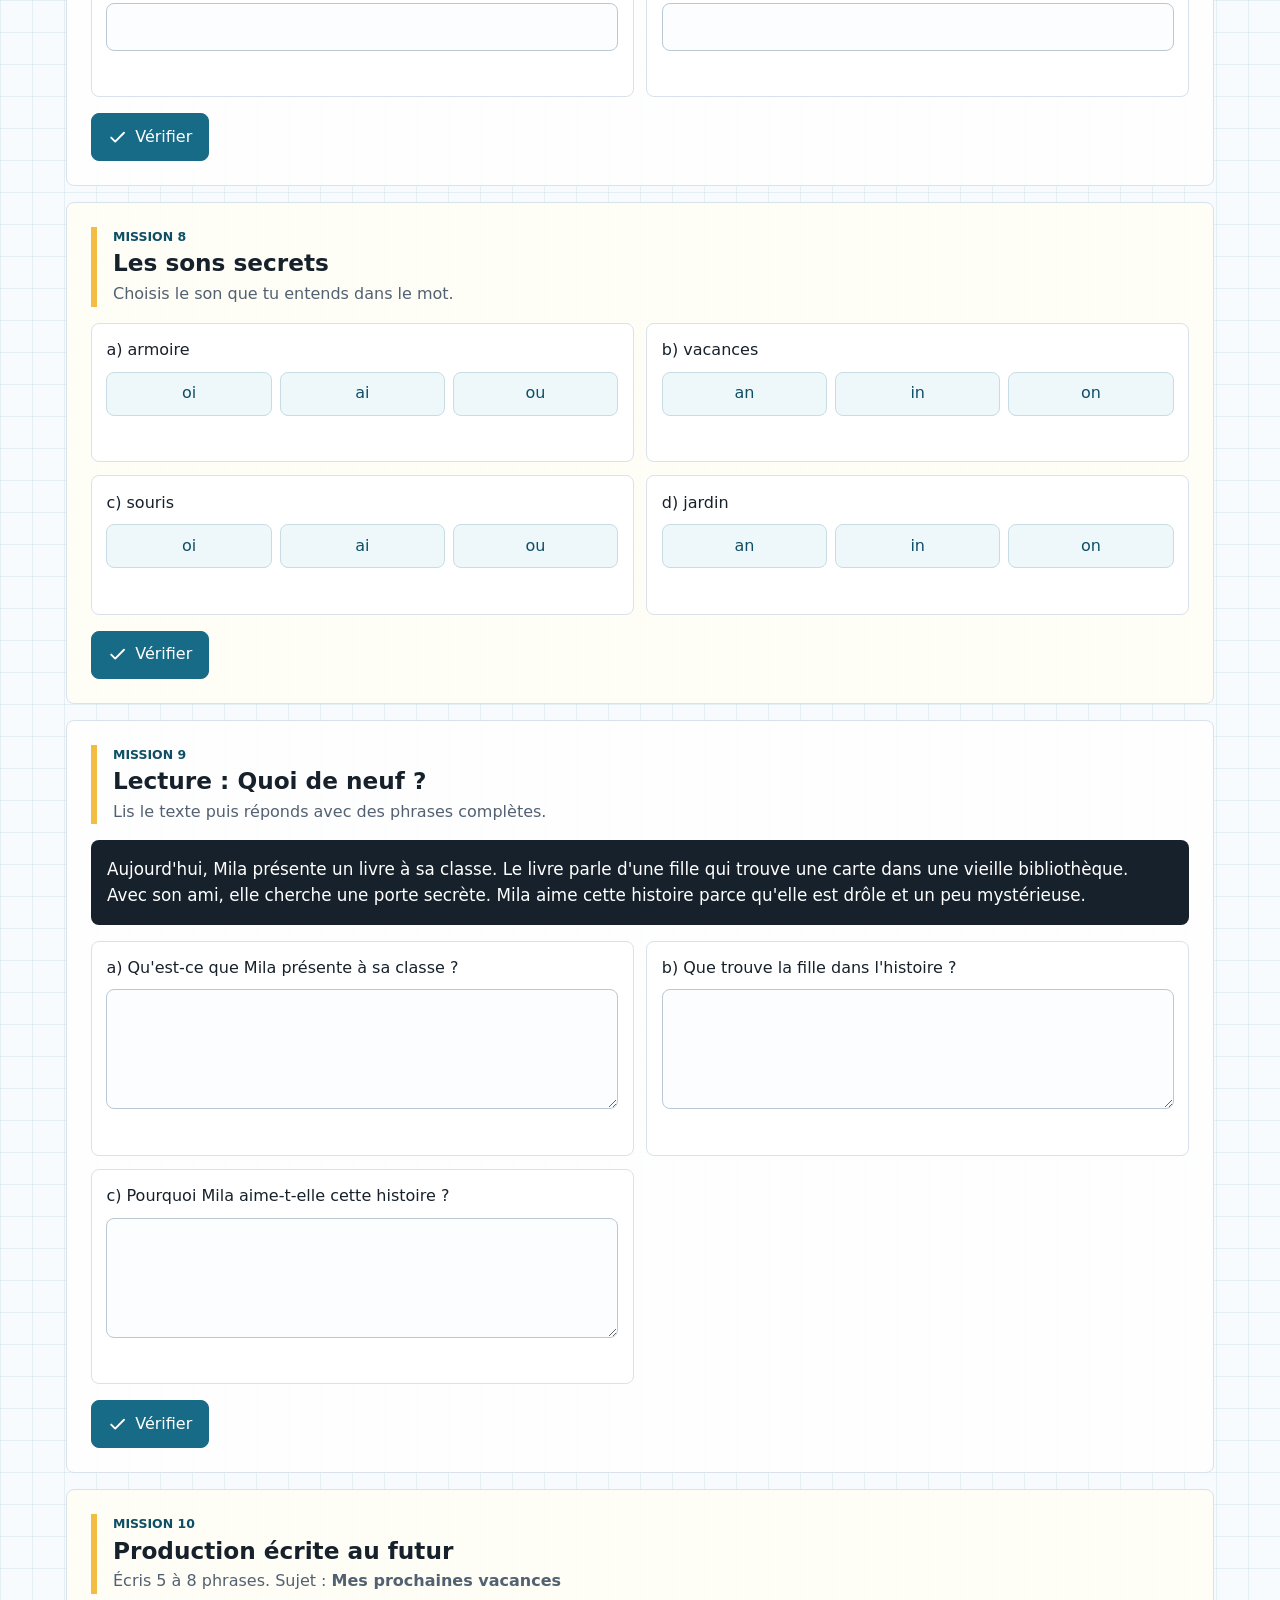
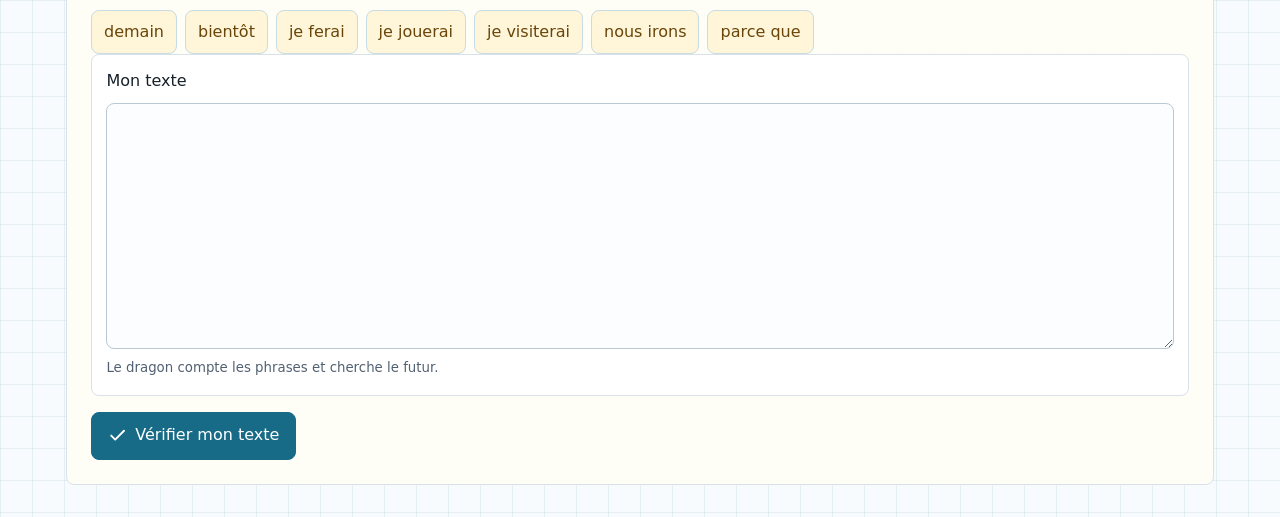
==== commit 9ea76f4b: "Add private cross-device progress sync" ====
--- a/site/index.html
+++ b/site/index.html
@@ -629,6 +629,6 @@
 
     <div class="toast" id="toast" role="status" aria-live="polite"></div>
 
-    <script src="app.js?v=20260531-pdf-visible"></script>
+    <script src="school-sync.js?v=20261004-sync1" data-profile="mila" data-apps="app.js?v=20260531-pdf-visible"></script>
   </body>
 </html>
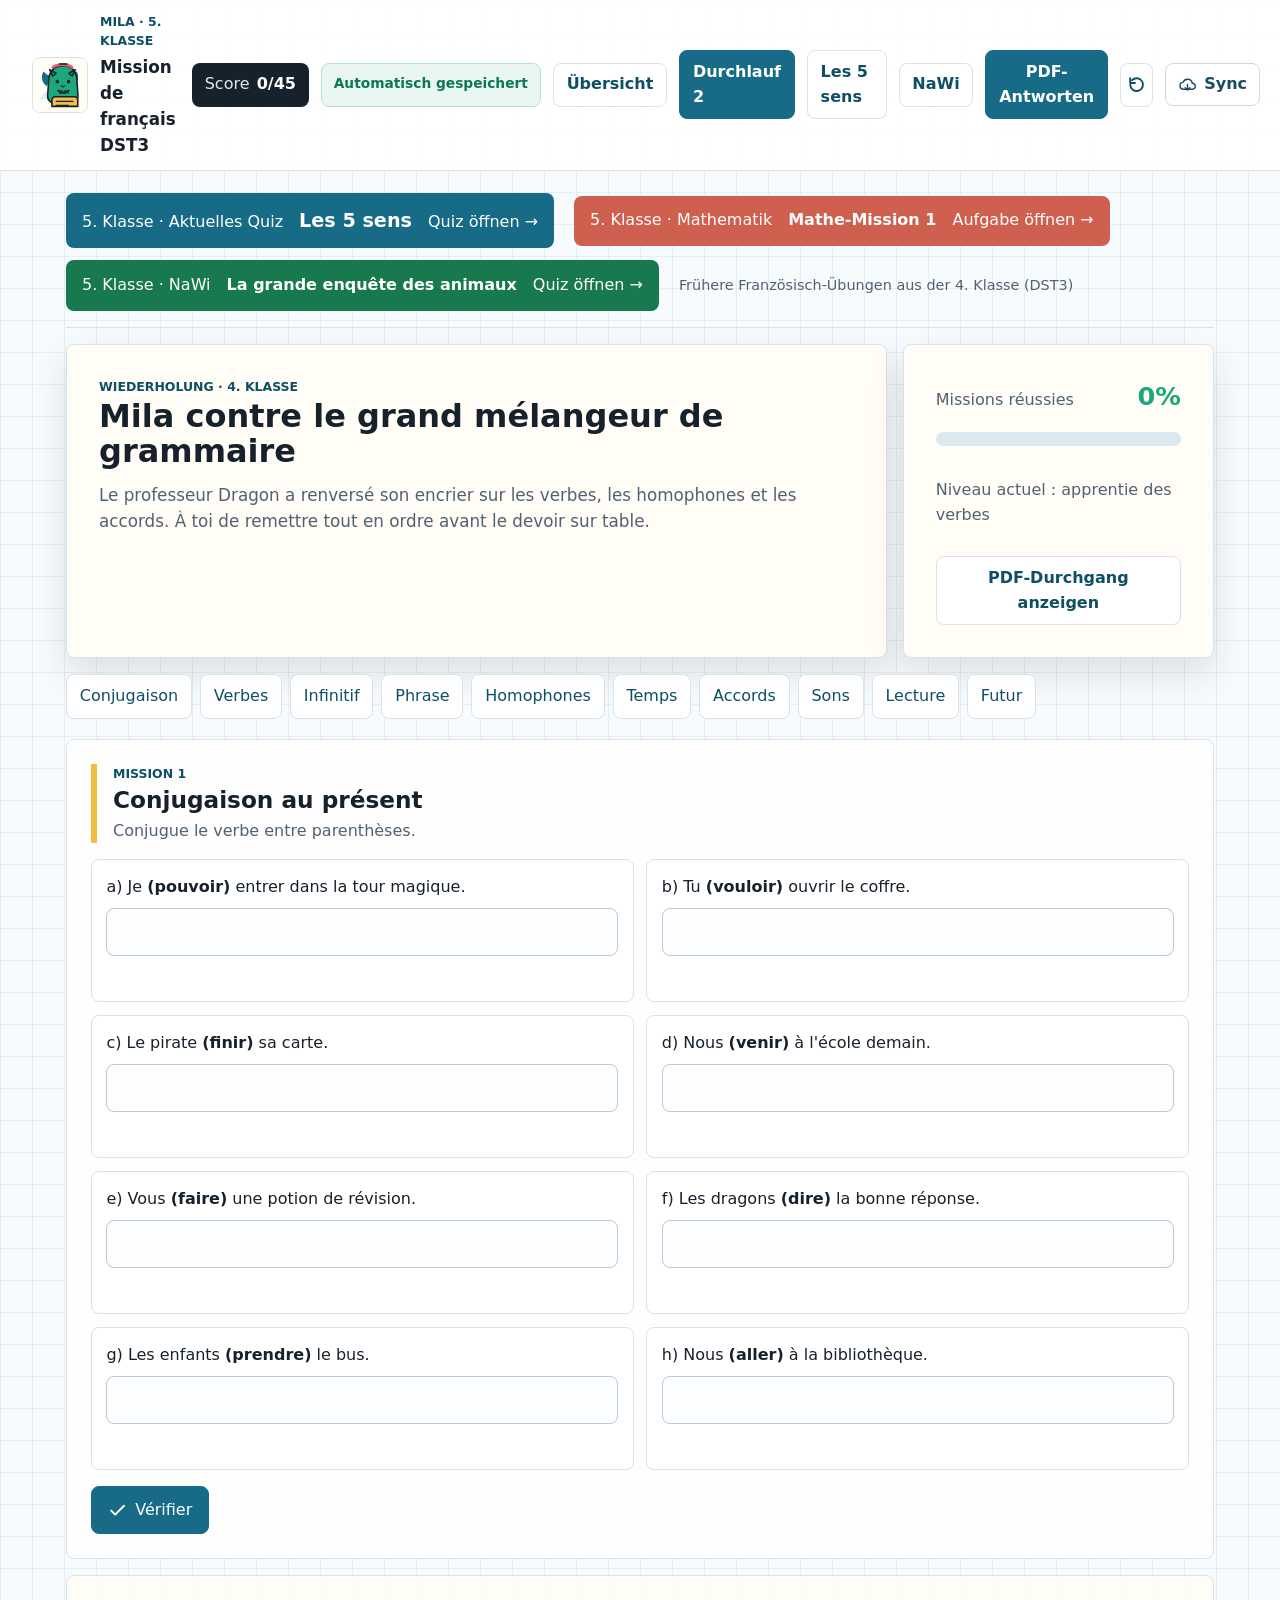
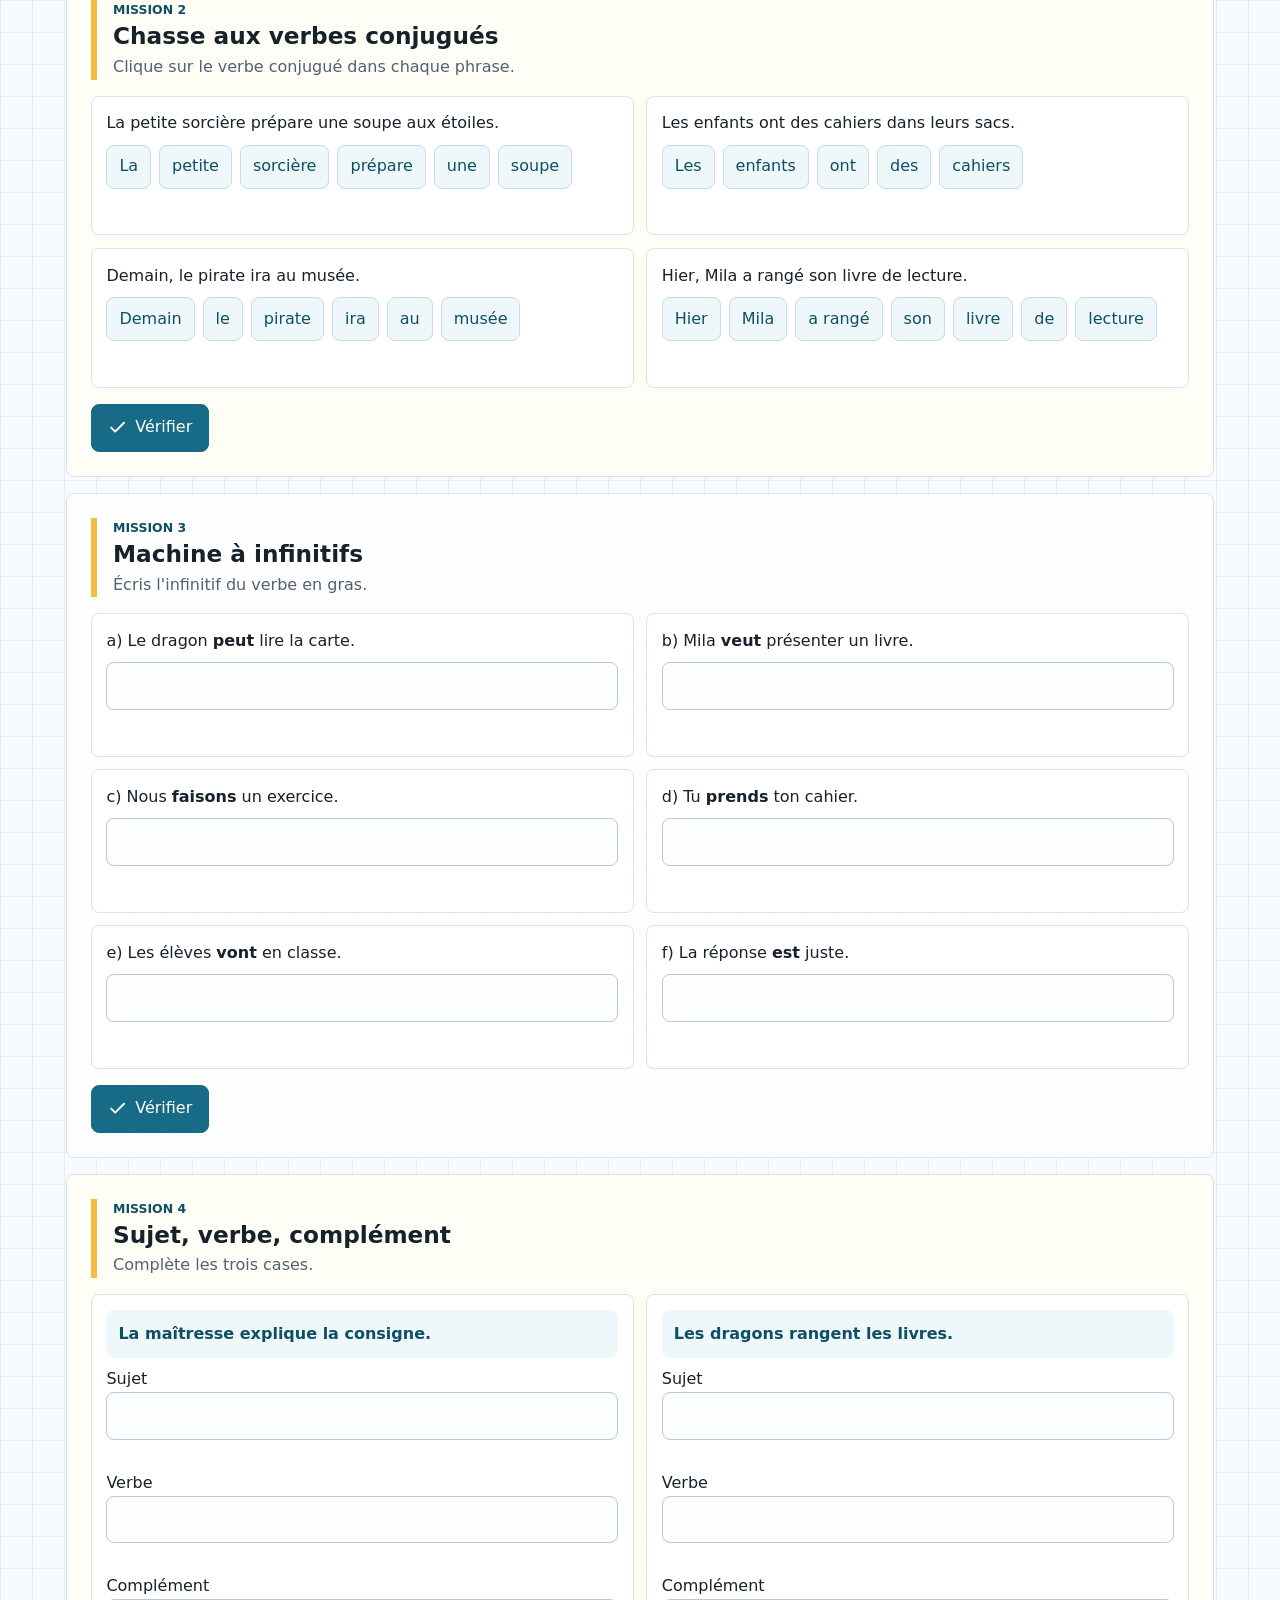
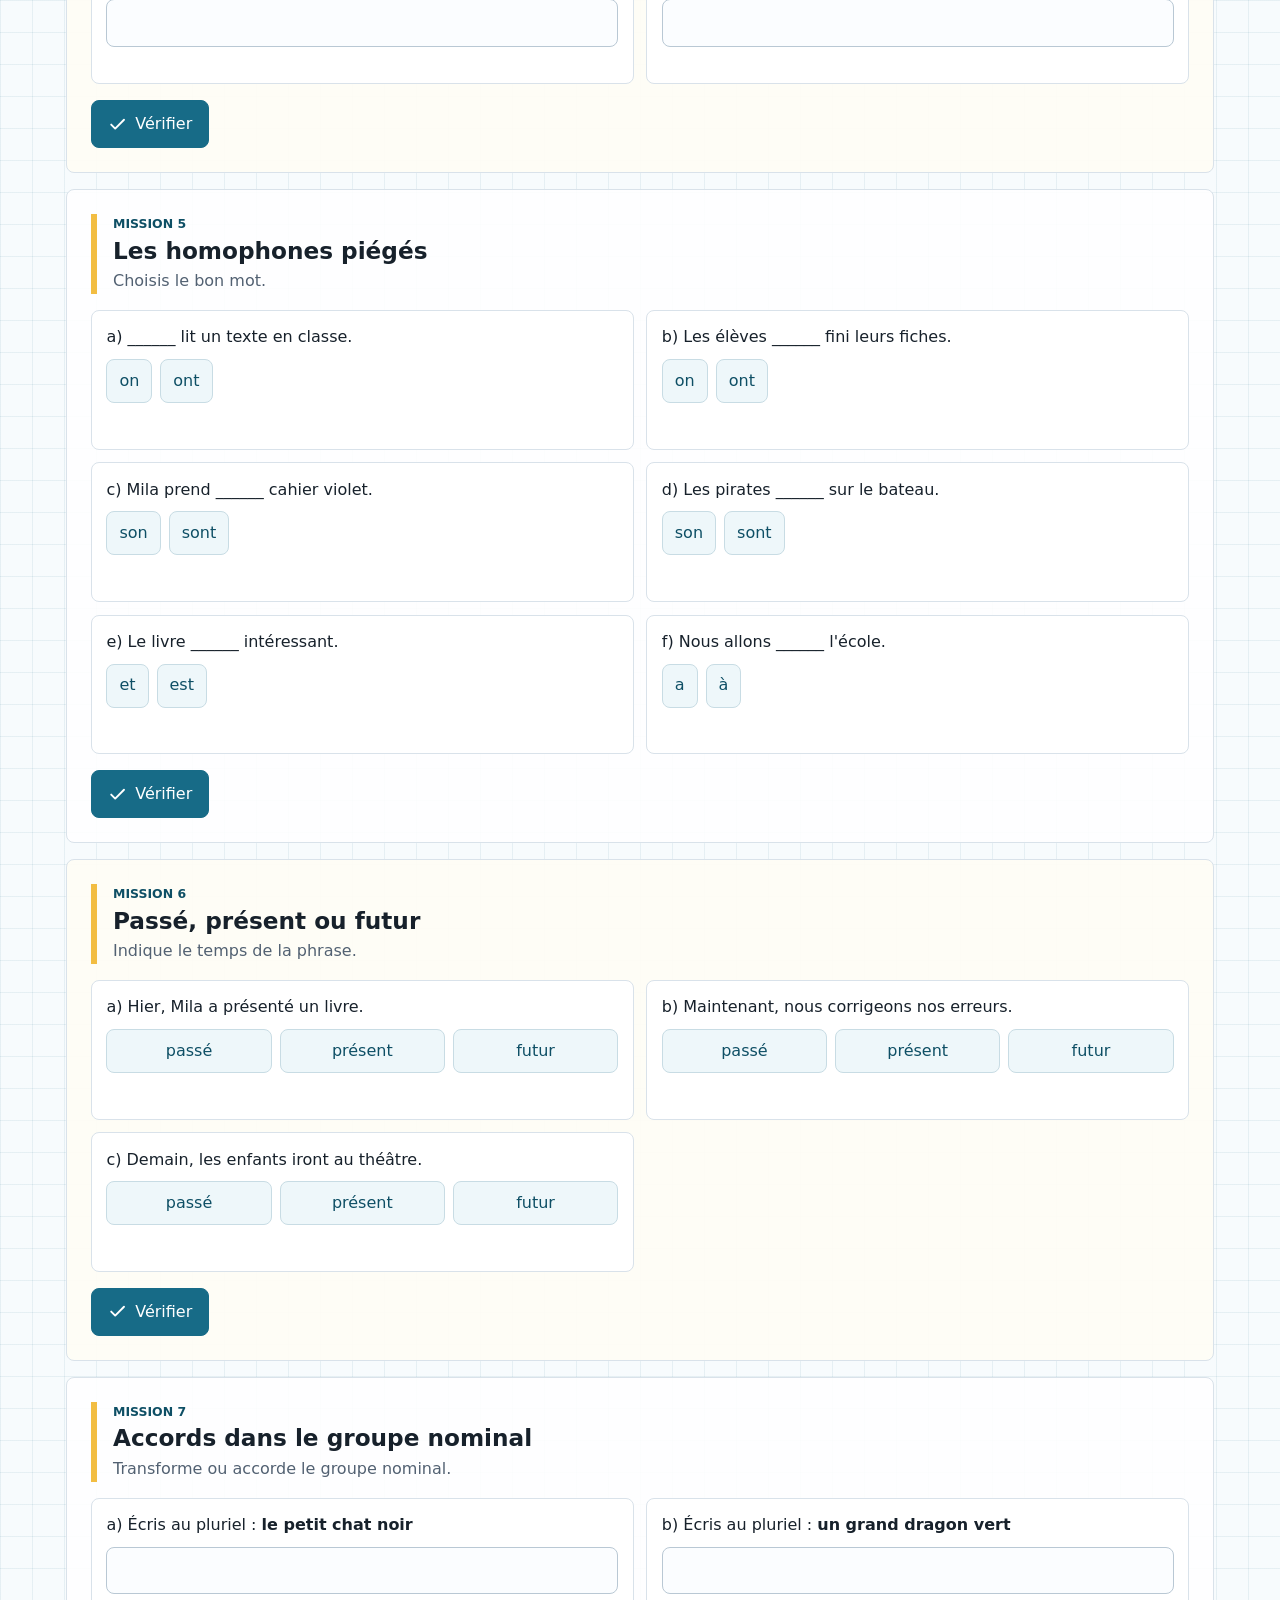
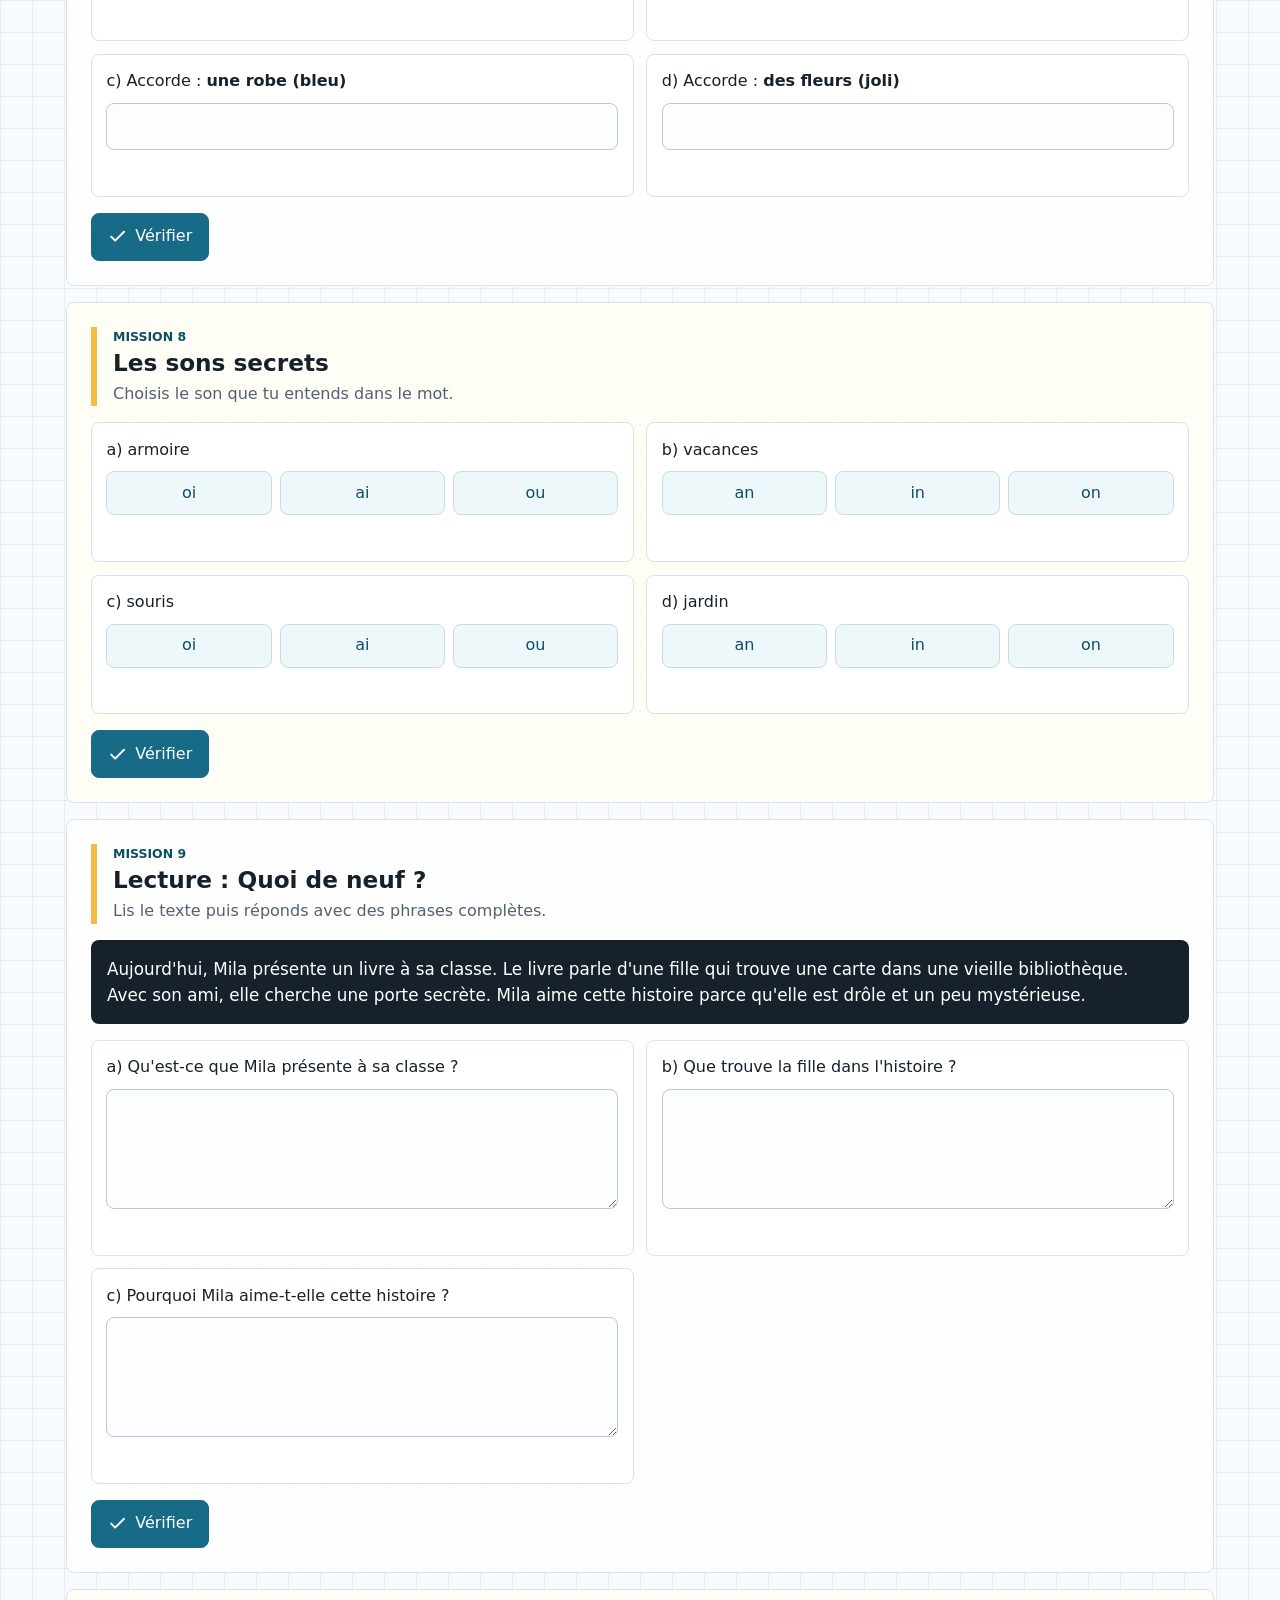
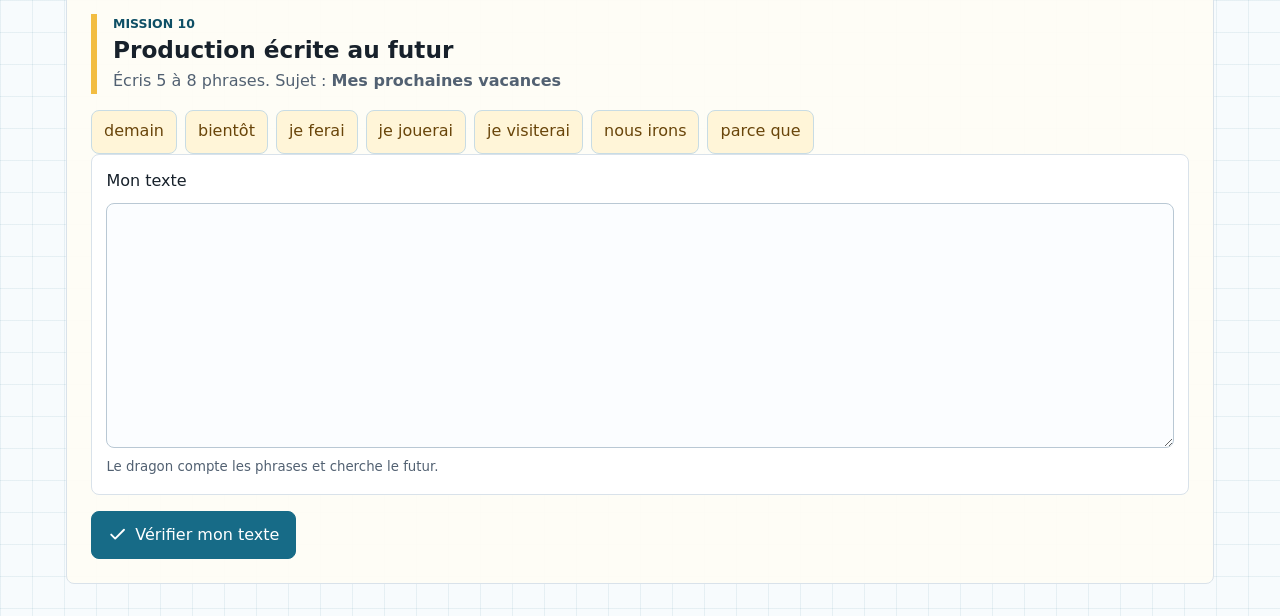
==== commit d22d21a9: "Add NaWi animal vocabulary quiz" ====
--- a/site/index.html
+++ b/site/index.html
@@ -34,6 +34,7 @@
         <a class="nav-link" href="uebersicht.html">Übersicht</a>
         <a class="nav-link top-pdf-run-button" href="durchlauf-2.html">Durchlauf 2</a>
         <a class="nav-link" href="les-5-sens.html">Les 5 sens</a>
+        <a class="nav-link" href="animaux.html">NaWi</a>
         <button class="nav-link top-pdf-run-button" type="button" data-load-pdf-run>PDF-Antworten</button>
         <button class="icon-button" id="resetBtn" type="button" aria-label="Recommencer toutes les missions">
           <svg aria-hidden="true" viewBox="0 0 24 24">
@@ -55,6 +56,11 @@
           <span>5. Klasse · Mathematik</span>
           <strong>Mathe-Mission 1</strong>
           <span>Aufgabe öffnen →</span>
+        </a>
+        <a class="course-nav-animals" href="animaux.html">
+          <span>5. Klasse · NaWi</span>
+          <strong>La grande enquête des animaux</strong>
+          <span>Quiz öffnen →</span>
         </a>
         <span class="course-nav-previous">Frühere Französisch-Übungen aus der 4. Klasse (DST3)</span>
       </nav>
@@ -629,6 +635,6 @@
 
     <div class="toast" id="toast" role="status" aria-live="polite"></div>
 
-    <script src="school-sync.js?v=20261004-sync1" data-profile="mila" data-apps="app.js?v=20260531-pdf-visible"></script>
+    <script src="school-sync.js?v=20261005-devicebackup1" data-profile="mila" data-apps="app.js?v=20260531-pdf-visible"></script>
   </body>
 </html>
--- a/site/styles.css
+++ b/site/styles.css
@@ -201,7 +201,8 @@
 }
 
 .course-nav-current,
-.course-nav-math {
+.course-nav-math,
+.course-nav-animals {
   align-items: baseline;
   background: var(--primary);
   border-radius: 8px;
@@ -216,7 +217,9 @@
 .course-nav-current:hover,
 .course-nav-current:focus-visible,
 .course-nav-math:hover,
-.course-nav-math:focus-visible {
+.course-nav-math:focus-visible,
+.course-nav-animals:hover,
+.course-nav-animals:focus-visible {
   background: var(--primary-strong);
 }
 
@@ -227,6 +230,15 @@
 .course-nav-math:hover,
 .course-nav-math:focus-visible {
   background: #a9493d;
+}
+
+.course-nav-animals {
+  background: #18794e;
+}
+
+.course-nav-animals:hover,
+.course-nav-animals:focus-visible {
+  background: #12633f;
 }
 
 .course-nav-current strong {
